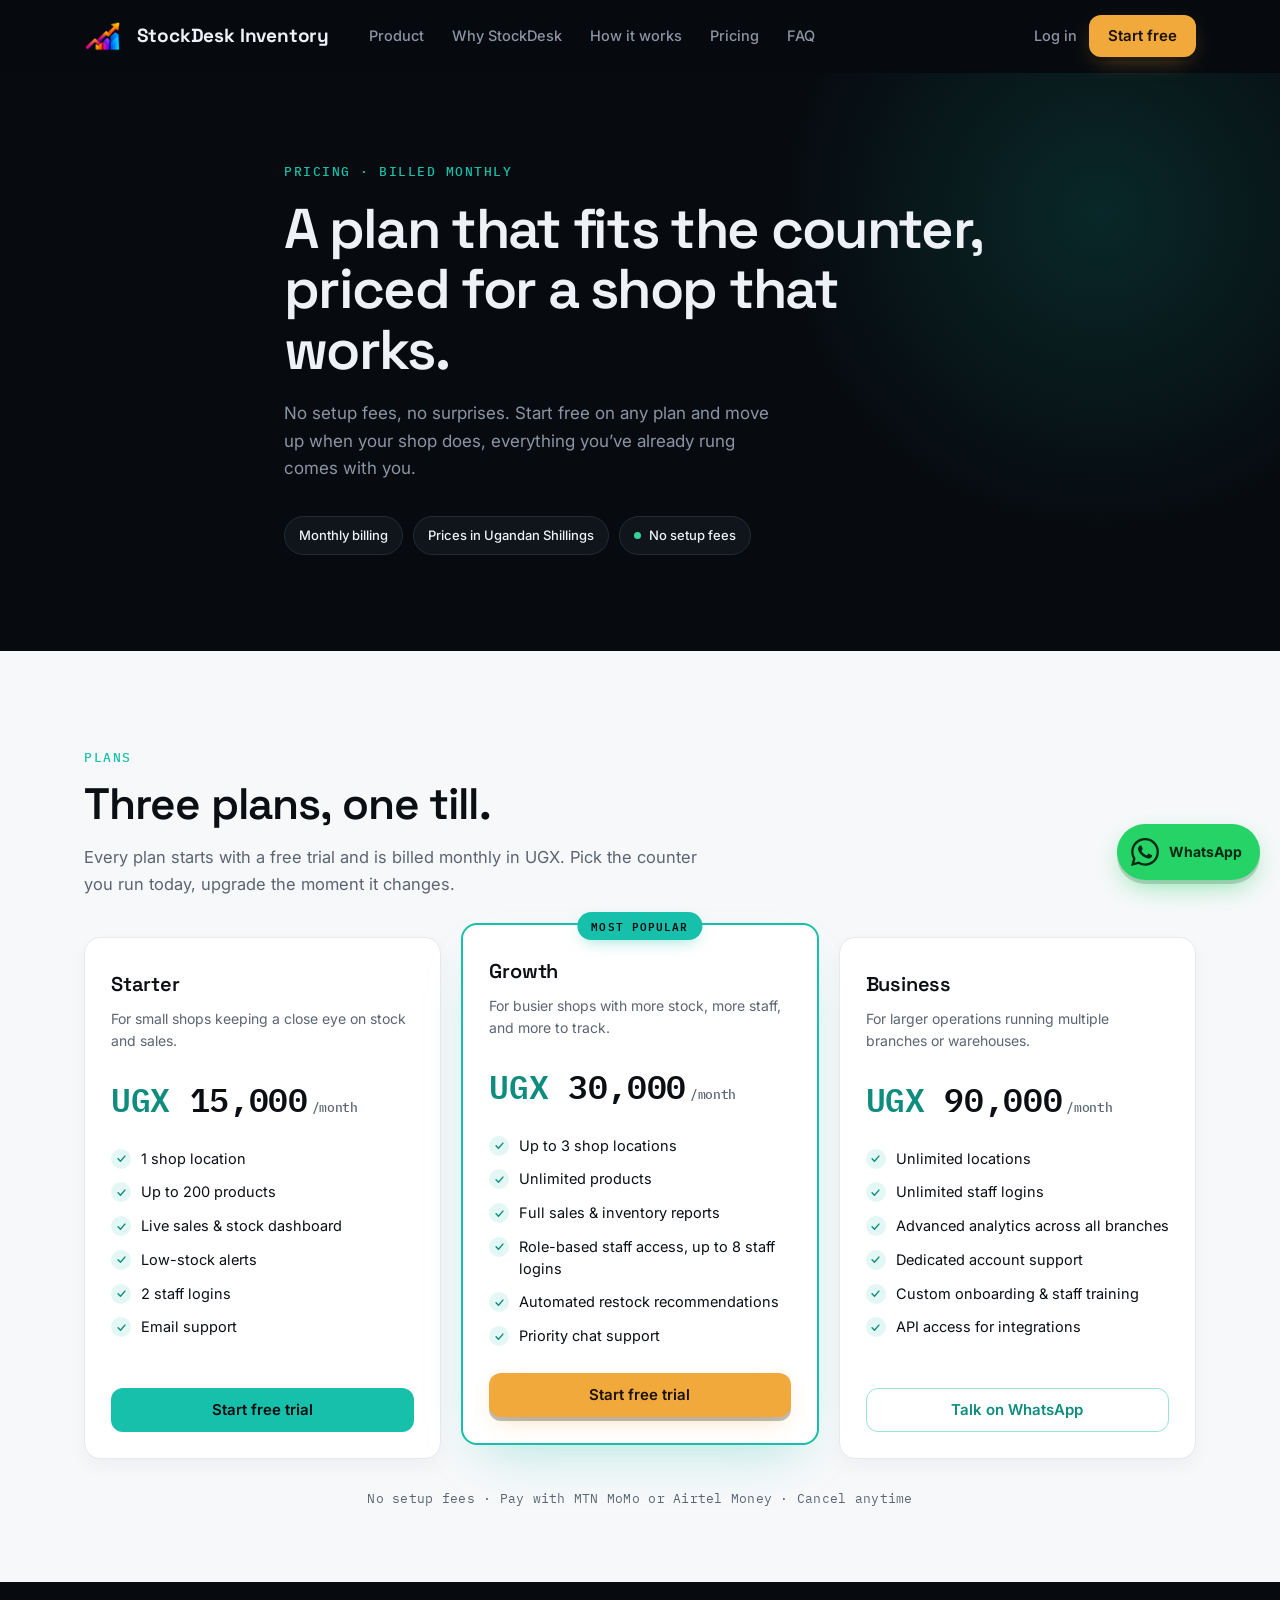
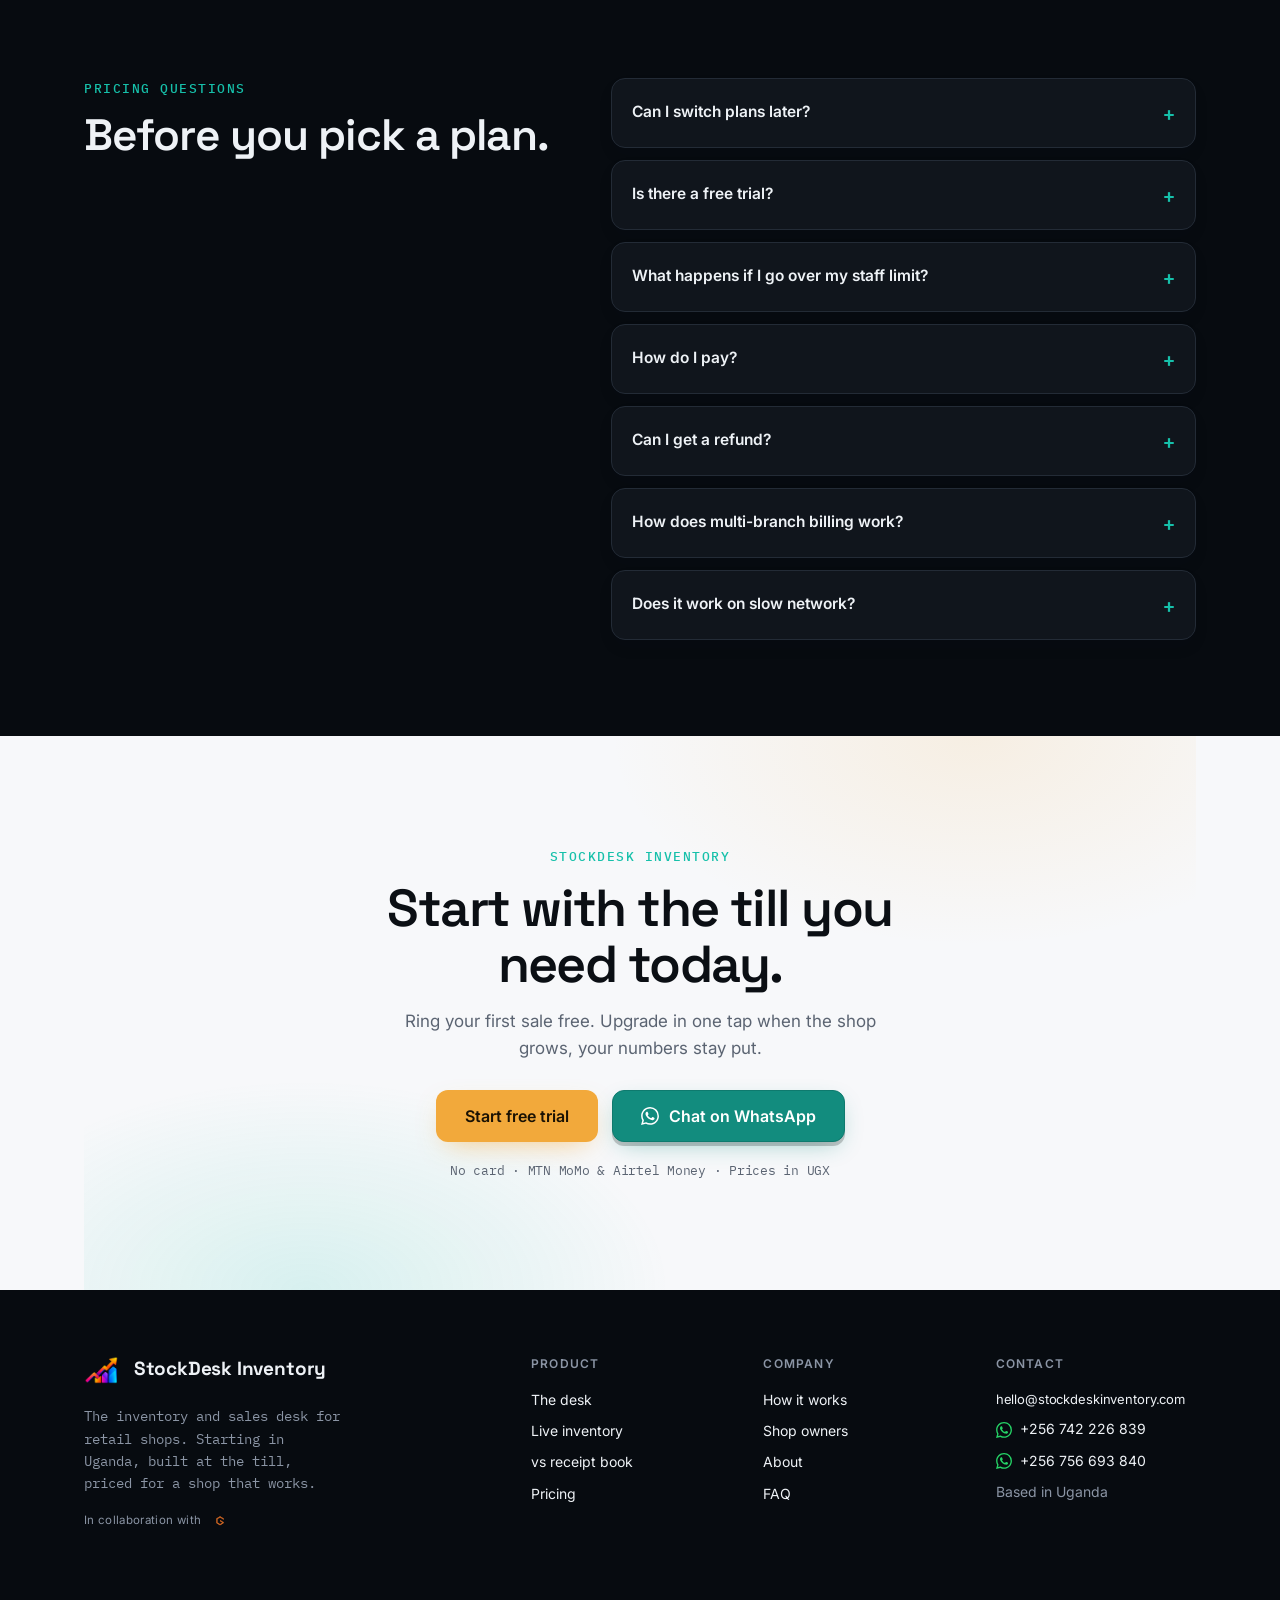
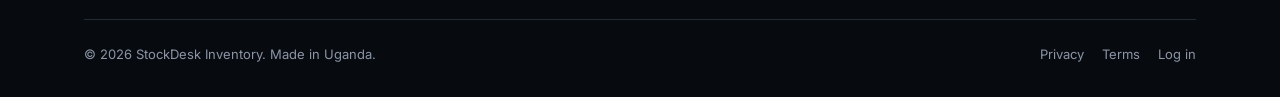
==== pricing.html @ fa705224 "Initial commit: StockDesk Inventory landing page" ====
<!DOCTYPE html>
<html lang="en">
<head>
  <meta charset="UTF-8">
  <meta name="viewport" content="width=device-width, initial-scale=1.0">
  <title>Pricing | StockDesk Inventory, Monthly plans in UGX</title>
  <meta name="description" content="Simple monthly pricing in UGX. Starter, Growth, and Business plans for retail shops. No setup fees, pay with MTN MoMo or Airtel Money, start free. Starting in Uganda.">
  <meta name="theme-color" content="#070B10">
  <link rel="canonical" href="https://stockdeskinventory.com/pricing.html">
  <meta property="og:type" content="website">
  <meta property="og:site_name" content="StockDesk Inventory">
  <meta property="og:url" content="https://stockdeskinventory.com/pricing.html">
  <meta property="og:title" content="Pricing | StockDesk Inventory, Plans in UGX">
  <meta property="og:description" content="Starter, Growth, and Business plans for retail shops. Pay with MTN MoMo or Airtel Money. Starting in Uganda.">
  <meta property="og:image" content="https://stockdeskinventory.com/public/image.png">
  <meta name="twitter:card" content="summary_large_image">
  <meta name="twitter:title" content="Pricing | StockDesk Inventory">
  <meta name="twitter:description" content="Monthly plans in UGX. Pay with MTN MoMo or Airtel Money. Start free.">
  <meta name="twitter:image" content="https://stockdeskinventory.com/public/image.png">
  <link rel="preconnect" href="https://fonts.googleapis.com">
  <link rel="preconnect" href="https://fonts.gstatic.com" crossorigin>
  <link rel="stylesheet" href="https://fonts.googleapis.com/css2?family=Space+Grotesk:wght@500;600;700&family=Inter:wght@400;500;600&family=IBM+Plex+Mono:wght@400;500;600&display=swap">
  <link rel="stylesheet" href="styles.css">
  <link rel="icon" type="image/png" href="public/logo.png">
  <link rel="apple-touch-icon" href="public/logo.png">
</head>
<body>
  <a class="skip-link" href="#main">Skip to content</a>

  <!-- NAV -->
  <header class="nav" id="nav">
    <div class="nav-inner">
      <a class="brand" href="index.html" aria-label="StockDesk Inventory home">
        <img class="brand-logo" src="public/logo.png" alt="" width="43" height="30">
        <span class="brand-name">StockDesk Inventory</span>
      </a>

      <nav class="nav-links" aria-label="Primary">
        <a href="index.html#product">Product</a>
        <a href="index.html#pillars">Why StockDesk</a>
        <a href="index.html#how-it-works">How it works</a>
        <a href="pricing.html" aria-current="page">Pricing</a>
        <a href="#faq">FAQ</a>
      </nav>

      <div class="nav-actions">
        <a class="nav-login" href="https://app.stockdeskinventory.com/login">Log in</a>
        <a class="btn btn-cta nav-cta" href="https://app.stockdeskinventory.com/signup">Start free</a>
        <button class="nav-toggle" id="navToggle" aria-expanded="false" aria-controls="navMenu" aria-label="Menu">
          <span></span><span></span><span></span>
        </button>
      </div>
    </div>

    <nav class="nav-mobile" id="navMenu" aria-label="Mobile">
      <a href="index.html#product">Product</a>
      <a href="index.html#pillars">Why StockDesk</a>
      <a href="index.html#how-it-works">How it works</a>
      <a href="pricing.html" aria-current="page">Pricing</a>
      <a href="#faq">FAQ</a>
      <div class="nav-mobile-actions">
        <a class="btn btn-cta" href="https://app.stockdeskinventory.com/signup">Start free</a>
        <a class="btn btn-ghost" href="https://app.stockdeskinventory.com/login">Log in</a>
      </div>
    </nav>
  </header>

  <main id="main">

    <!-- HERO -->
    <section class="hero price-hero" id="top">
      <div class="hero-glow" aria-hidden="true"></div>
      <div class="container price-hero-inner">
        <p class="eyebrow">Pricing &middot; Billed monthly</p>
        <h1 class="display price-title">A plan that fits the counter, priced for a shop that works.</h1>
        <p class="price-sub">No setup fees, no surprises. Start free on any plan and move up when your shop does, everything you&rsquo;ve already rung comes with you.</p>

        <ul class="status-chips" aria-label="Billing details">
          <li class="chip">Monthly billing</li>
          <li class="chip">Prices in Ugandan Shillings</li>
          <li class="chip">
            <span class="chip-dot chip-dot-live" aria-hidden="true"></span>
            No setup fees
          </li>
        </ul>
      </div>
    </section>

    <!-- PLANS -->
    <section class="pricing" id="pricing">
      <div class="container">
        <div class="section-head pricing-head">
          <p class="eyebrow">Plans</p>
          <h2 class="display section-title">Three plans, one till.</h2>
          <p class="section-sub">Every plan starts with a free trial and is billed monthly in UGX. Pick the counter you run today, upgrade the moment it changes.</p>
        </div>

        <div class="plans">
          <div class="plan-col reveal">
            <article class="plan">
              <div class="plan-head">
                <h3 class="plan-name">Starter</h3>
                <p class="plan-desc">For small shops keeping a close eye on stock and sales.</p>
              </div>
              <p class="plan-price mono"><span class="plan-cur">UGX&nbsp;</span>15,000<span class="plan-per">/month</span></p>
              <ul class="plan-feats">
                <li><span class="plan-check" aria-hidden="true"><svg width="11" height="11" viewBox="0 0 16 16" fill="none"><path d="M3 8.5l3.5 3.5L13 4.5" stroke="currentColor" stroke-width="2" stroke-linecap="round" stroke-linejoin="round"/></svg></span>1 shop location</li>
                <li><span class="plan-check" aria-hidden="true"><svg width="11" height="11" viewBox="0 0 16 16" fill="none"><path d="M3 8.5l3.5 3.5L13 4.5" stroke="currentColor" stroke-width="2" stroke-linecap="round" stroke-linejoin="round"/></svg></span>Up to 200 products</li>
                <li><span class="plan-check" aria-hidden="true"><svg width="11" height="11" viewBox="0 0 16 16" fill="none"><path d="M3 8.5l3.5 3.5L13 4.5" stroke="currentColor" stroke-width="2" stroke-linecap="round" stroke-linejoin="round"/></svg></span>Live sales &amp; stock dashboard</li>
                <li><span class="plan-check" aria-hidden="true"><svg width="11" height="11" viewBox="0 0 16 16" fill="none"><path d="M3 8.5l3.5 3.5L13 4.5" stroke="currentColor" stroke-width="2" stroke-linecap="round" stroke-linejoin="round"/></svg></span>Low-stock alerts</li>
                <li><span class="plan-check" aria-hidden="true"><svg width="11" height="11" viewBox="0 0 16 16" fill="none"><path d="M3 8.5l3.5 3.5L13 4.5" stroke="currentColor" stroke-width="2" stroke-linecap="round" stroke-linejoin="round"/></svg></span>2 staff logins</li>
                <li><span class="plan-check" aria-hidden="true"><svg width="11" height="11" viewBox="0 0 16 16" fill="none"><path d="M3 8.5l3.5 3.5L13 4.5" stroke="currentColor" stroke-width="2" stroke-linecap="round" stroke-linejoin="round"/></svg></span>Email support</li>
              </ul>
              <a class="btn btn-plan" href="https://app.stockdeskinventory.com/signup">Start free trial</a>
            </article>
          </div>

          <div class="plan-col reveal">
            <article class="plan plan-featured">
              <span class="plan-badge">Most popular</span>
              <div class="plan-head">
                <h3 class="plan-name">Growth</h3>
                <p class="plan-desc">For busier shops with more stock, more staff, and more to track.</p>
              </div>
              <p class="plan-price mono"><span class="plan-cur">UGX&nbsp;</span>30,000<span class="plan-per">/month</span></p>
              <ul class="plan-feats">
                <li><span class="plan-check" aria-hidden="true"><svg width="11" height="11" viewBox="0 0 16 16" fill="none"><path d="M3 8.5l3.5 3.5L13 4.5" stroke="currentColor" stroke-width="2" stroke-linecap="round" stroke-linejoin="round"/></svg></span>Up to 3 shop locations</li>
                <li><span class="plan-check" aria-hidden="true"><svg width="11" height="11" viewBox="0 0 16 16" fill="none"><path d="M3 8.5l3.5 3.5L13 4.5" stroke="currentColor" stroke-width="2" stroke-linecap="round" stroke-linejoin="round"/></svg></span>Unlimited products</li>
                <li><span class="plan-check" aria-hidden="true"><svg width="11" height="11" viewBox="0 0 16 16" fill="none"><path d="M3 8.5l3.5 3.5L13 4.5" stroke="currentColor" stroke-width="2" stroke-linecap="round" stroke-linejoin="round"/></svg></span>Full sales &amp; inventory reports</li>
                <li><span class="plan-check" aria-hidden="true"><svg width="11" height="11" viewBox="0 0 16 16" fill="none"><path d="M3 8.5l3.5 3.5L13 4.5" stroke="currentColor" stroke-width="2" stroke-linecap="round" stroke-linejoin="round"/></svg></span>Role-based staff access, up to 8 staff logins</li>
                <li><span class="plan-check" aria-hidden="true"><svg width="11" height="11" viewBox="0 0 16 16" fill="none"><path d="M3 8.5l3.5 3.5L13 4.5" stroke="currentColor" stroke-width="2" stroke-linecap="round" stroke-linejoin="round"/></svg></span>Automated restock recommendations</li>
                <li><span class="plan-check" aria-hidden="true"><svg width="11" height="11" viewBox="0 0 16 16" fill="none"><path d="M3 8.5l3.5 3.5L13 4.5" stroke="currentColor" stroke-width="2" stroke-linecap="round" stroke-linejoin="round"/></svg></span>Priority chat support</li>
              </ul>
              <a class="btn btn-cta" href="https://app.stockdeskinventory.com/signup">Start free trial</a>
            </article>
          </div>

          <div class="plan-col reveal">
            <article class="plan">
              <div class="plan-head">
                <h3 class="plan-name">Business</h3>
                <p class="plan-desc">For larger operations running multiple branches or warehouses.</p>
              </div>
              <p class="plan-price mono"><span class="plan-cur">UGX&nbsp;</span>90,000<span class="plan-per">/month</span></p>
              <ul class="plan-feats">
                <li><span class="plan-check" aria-hidden="true"><svg width="11" height="11" viewBox="0 0 16 16" fill="none"><path d="M3 8.5l3.5 3.5L13 4.5" stroke="currentColor" stroke-width="2" stroke-linecap="round" stroke-linejoin="round"/></svg></span>Unlimited locations</li>
                <li><span class="plan-check" aria-hidden="true"><svg width="11" height="11" viewBox="0 0 16 16" fill="none"><path d="M3 8.5l3.5 3.5L13 4.5" stroke="currentColor" stroke-width="2" stroke-linecap="round" stroke-linejoin="round"/></svg></span>Unlimited staff logins</li>
                <li><span class="plan-check" aria-hidden="true"><svg width="11" height="11" viewBox="0 0 16 16" fill="none"><path d="M3 8.5l3.5 3.5L13 4.5" stroke="currentColor" stroke-width="2" stroke-linecap="round" stroke-linejoin="round"/></svg></span>Advanced analytics across all branches</li>
                <li><span class="plan-check" aria-hidden="true"><svg width="11" height="11" viewBox="0 0 16 16" fill="none"><path d="M3 8.5l3.5 3.5L13 4.5" stroke="currentColor" stroke-width="2" stroke-linecap="round" stroke-linejoin="round"/></svg></span>Dedicated account support</li>
                <li><span class="plan-check" aria-hidden="true"><svg width="11" height="11" viewBox="0 0 16 16" fill="none"><path d="M3 8.5l3.5 3.5L13 4.5" stroke="currentColor" stroke-width="2" stroke-linecap="round" stroke-linejoin="round"/></svg></span>Custom onboarding &amp; staff training</li>
                <li><span class="plan-check" aria-hidden="true"><svg width="11" height="11" viewBox="0 0 16 16" fill="none"><path d="M3 8.5l3.5 3.5L13 4.5" stroke="currentColor" stroke-width="2" stroke-linecap="round" stroke-linejoin="round"/></svg></span>API access for integrations</li>
              </ul>
              <a class="btn btn-plan-ghost" href="https://wa.me/256742226839?text=Hi%20StockDesk%20%E2%80%94%20I%27m%20interested%20in%20the%20Business%20plan." target="_blank" rel="noopener noreferrer">Talk on WhatsApp</a>
            </article>
          </div>
        </div>

        <p class="plans-note mono">No setup fees &middot; Pay with MTN MoMo or Airtel Money &middot; Cancel anytime</p>
      </div>
    </section>

    <!-- FAQ -->
    <section class="faq" id="faq">
      <div class="container faq-inner">
        <div class="section-head faq-head">
          <p class="eyebrow">Pricing questions</p>
          <h2 class="display section-title">Before you pick a plan.</h2>
        </div>

        <div class="faq-list">
          <details class="faq-item reveal">
            <summary>Can I switch plans later?</summary>
            <div class="faq-body"><p>Yes. Move between Starter, Growth, and Business as your shop changes. Your products, live stock, and sales history come with you, nothing gets re-entered.</p></div>
          </details>

          <details class="faq-item reveal">
            <summary>Is there a free trial?</summary>
            <div class="faq-body"><p>Yes. Every plan starts with a free trial, ring real sales on a free shop, no card and no expiry date to remember. Upgrade to Growth or Business when you want more locations, more staff logins, and full reports.</p></div>
          </details>

          <details class="faq-item reveal">
            <summary>What happens if I go over my staff limit?</summary>
            <div class="faq-body"><p>Each plan includes a set number of staff logins, 2 on Starter, up to 8 on Growth, unlimited on Business. When your team needs more people on the till, move up a plan and the extra logins are included.</p></div>
          </details>

          <details class="faq-item reveal">
            <summary>How do I pay?</summary>
            <div class="faq-body"><p>Pay monthly in UGX with <strong>MTN Mobile Money</strong> or <strong>Airtel Money</strong>. No international card required. Chat on WhatsApp if you need help completing a payment.</p></div>
          </details>

          <details class="faq-item reveal">
            <summary>Can I get a refund?</summary>
            <div class="faq-body"><p>Plans are billed monthly. If you cancel, you keep access through the period you already paid for. For billing issues, message us on WhatsApp and we will sort it the same day where we can.</p></div>
          </details>

          <details class="faq-item reveal">
            <summary>How does multi-branch billing work?</summary>
            <div class="faq-body"><p>Starter covers 1 location. Growth covers up to 3. Business is unlimited branches under one account. You pay one monthly fee for the plan, not a separate bill per till.</p></div>
          </details>

          <details class="faq-item reveal">
            <summary>Does it work on slow network?</summary>
            <div class="faq-body"><p>Yes. Ring sales when data is weak; when the connection returns, stock and sales sync. Built for real counters, not only fibre offices.</p></div>
          </details>
        </div>
      </div>
    </section>

    <!-- FINAL CTA -->
    <section class="cta" id="start-free">
      <div class="container">
        <div class="cta-band">
          <p class="eyebrow cta-eyebrow">StockDesk Inventory</p>
          <h2 class="display cta-title">Start with the till you need today.</h2>
          <p class="cta-sub">Ring your first sale free. Upgrade in one tap when the shop grows, your numbers stay put.</p>
          <div class="cta-actions">
            <a class="btn btn-cta btn-lg cta-btn" href="https://app.stockdeskinventory.com/signup">Start free trial</a>
            <a class="btn btn-wa btn-lg" href="https://wa.me/256742226839?text=Hi%20StockDesk%20%E2%80%94%20I%27d%20like%20help%20picking%20a%20plan." target="_blank" rel="noopener noreferrer">
              <svg class="wa-icon" width="18" height="18" viewBox="0 0 24 24" fill="currentColor" aria-hidden="true"><path d="M17.472 14.382c-.297-.149-1.758-.867-2.03-.967-.273-.099-.471-.148-.67.15-.197.297-.767.966-.94 1.164-.173.199-.347.223-.644.075-.297-.15-1.255-.463-2.39-1.475-.883-.788-1.48-1.761-1.653-2.059-.173-.297-.018-.458.13-.606.134-.133.298-.347.446-.52.149-.174.198-.298.298-.497.099-.198.05-.371-.025-.52-.075-.149-.669-1.612-.916-2.207-.242-.579-.487-.5-.669-.51-.173-.008-.371-.01-.57-.01-.198 0-.52.074-.792.372-.272.297-1.04 1.016-1.04 2.479 0 1.462 1.065 2.875 1.213 3.074.149.198 2.096 3.2 5.077 4.487.709.306 1.262.489 1.694.625.712.227 1.36.195 1.871.118.571-.085 1.758-.719 2.006-1.413.248-.694.248-1.289.173-1.413-.074-.124-.272-.198-.57-.347m-5.421 7.403h-.004a9.87 9.87 0 01-5.031-1.378l-.361-.214-3.741.982.998-3.648-.235-.374a9.86 9.86 0 01-1.51-5.26c.001-5.45 4.436-9.884 9.888-9.884 2.64 0 5.122 1.03 6.988 2.898a9.825 9.825 0 012.893 6.994c-.003 5.45-4.435 9.884-9.885 9.884m8.413-18.297A11.815 11.815 0 0012.05 0C5.495 0 .16 5.335.157 11.892c0 2.096.547 4.142 1.588 5.945L.057 24l6.305-1.654a11.882 11.882 0 005.683 1.448h.005c6.554 0 11.89-5.335 11.893-11.893a11.821 11.821 0 00-3.48-8.413z"/></svg>
              Chat on WhatsApp
            </a>
          </div>
          <p class="cta-note mono">No card &middot; MTN MoMo &amp; Airtel Money &middot; Prices in UGX</p>
        </div>
      </div>
    </section>

  </main>

  <a class="wa-float" href="https://wa.me/256742226839?text=Hi%20StockDesk%20%E2%80%94%20I%27d%20like%20help%20getting%20started." target="_blank" rel="noopener noreferrer" aria-label="Chat on WhatsApp">
    <svg width="28" height="28" viewBox="0 0 24 24" fill="currentColor" aria-hidden="true"><path d="M17.472 14.382c-.297-.149-1.758-.867-2.03-.967-.273-.099-.471-.148-.67.15-.197.297-.767.966-.94 1.164-.173.199-.347.223-.644.075-.297-.15-1.255-.463-2.39-1.475-.883-.788-1.48-1.761-1.653-2.059-.173-.297-.018-.458.13-.606.134-.133.298-.347.446-.52.149-.174.198-.298.298-.497.099-.198.05-.371-.025-.52-.075-.149-.669-1.612-.916-2.207-.242-.579-.487-.5-.669-.51-.173-.008-.371-.01-.57-.01-.198 0-.52.074-.792.372-.272.297-1.04 1.016-1.04 2.479 0 1.462 1.065 2.875 1.213 3.074.149.198 2.096 3.2 5.077 4.487.709.306 1.262.489 1.694.625.712.227 1.36.195 1.871.118.571-.085 1.758-.719 2.006-1.413.248-.694.248-1.289.173-1.413-.074-.124-.272-.198-.57-.347m-5.421 7.403h-.004a9.87 9.87 0 01-5.031-1.378l-.361-.214-3.741.982.998-3.648-.235-.374a9.86 9.86 0 01-1.51-5.26c.001-5.45 4.436-9.884 9.888-9.884 2.64 0 5.122 1.03 6.988 2.898a9.825 9.825 0 012.893 6.994c-.003 5.45-4.435 9.884-9.885 9.884m8.413-18.297A11.815 11.815 0 0012.05 0C5.495 0 .16 5.335.157 11.892c0 2.096.547 4.142 1.588 5.945L.057 24l6.305-1.654a11.882 11.882 0 005.683 1.448h.005c6.554 0 11.89-5.335 11.893-11.893a11.821 11.821 0 00-3.48-8.413z"/></svg>
    <span class="wa-float-label">WhatsApp</span>
  </a>

  <!-- FOOTER -->
  <footer class="footer">
    <div class="container footer-inner">
      <div class="footer-brand">
        <a class="brand" href="index.html" aria-label="StockDesk Inventory home">
          <img class="brand-logo" src="public/logo.png" alt="" width="40" height="28">
          <span class="brand-name">StockDesk Inventory</span>
        </a>
        <p class="footer-tag">The inventory and sales desk for retail shops. Starting in Uganda, built at the till, priced for a shop that works.</p>
        <a class="footer-partner" href="https://grittrix.com" target="_blank" rel="noopener noreferrer">
          <span>In collaboration with</span>
          <img src="public/grittrix-logo.png" alt="Grittrix Technologies" width="40" height="40" loading="lazy" decoding="async">
        </a>
      </div>

      <div class="footer-cols">
        <nav class="footer-col" aria-label="Product">
          <h4>Product</h4>
          <a href="index.html#product">The desk</a>
          <a href="index.html#pillars">Live inventory</a>
          <a href="index.html#compare">vs receipt book</a>
          <a href="pricing.html">Pricing</a>
        </nav>
        <nav class="footer-col" aria-label="Company">
          <h4>Company</h4>
          <a href="index.html#how-it-works">How it works</a>
          <a href="index.html#voices">Shop owners</a>
          <a href="index.html#about">About</a>
          <a href="#faq">FAQ</a>
        </nav>
        <div class="footer-col">
          <h4>Contact</h4>
          <a href="mailto:hello@stockdeskinventory.com">hello@stockdeskinventory.com</a>
          <a class="footer-wa" href="https://wa.me/256742226839" target="_blank" rel="noopener noreferrer">
            <svg class="wa-icon" width="16" height="16" viewBox="0 0 24 24" fill="currentColor" aria-hidden="true"><path d="M17.472 14.382c-.297-.149-1.758-.867-2.03-.967-.273-.099-.471-.148-.67.15-.197.297-.767.966-.94 1.164-.173.199-.347.223-.644.075-.297-.15-1.255-.463-2.39-1.475-.883-.788-1.48-1.761-1.653-2.059-.173-.297-.018-.458.13-.606.134-.133.298-.347.446-.52.149-.174.198-.298.298-.497.099-.198.05-.371-.025-.52-.075-.149-.669-1.612-.916-2.207-.242-.579-.487-.5-.669-.51-.173-.008-.371-.01-.57-.01-.198 0-.52.074-.792.372-.272.297-1.04 1.016-1.04 2.479 0 1.462 1.065 2.875 1.213 3.074.149.198 2.096 3.2 5.077 4.487.709.306 1.262.489 1.694.625.712.227 1.36.195 1.871.118.571-.085 1.758-.719 2.006-1.413.248-.694.248-1.289.173-1.413-.074-.124-.272-.198-.57-.347m-5.421 7.403h-.004a9.87 9.87 0 01-5.031-1.378l-.361-.214-3.741.982.998-3.648-.235-.374a9.86 9.86 0 01-1.51-5.26c.001-5.45 4.436-9.884 9.888-9.884 2.64 0 5.122 1.03 6.988 2.898a9.825 9.825 0 012.893 6.994c-.003 5.45-4.435 9.884-9.885 9.884m8.413-18.297A11.815 11.815 0 0012.05 0C5.495 0 .16 5.335.157 11.892c0 2.096.547 4.142 1.588 5.945L.057 24l6.305-1.654a11.882 11.882 0 005.683 1.448h.005c6.554 0 11.89-5.335 11.893-11.893a11.821 11.821 0 00-3.48-8.413z"/></svg>
            +256 742 226 839
          </a>
          <a class="footer-wa" href="https://wa.me/256756693840" target="_blank" rel="noopener noreferrer">
            <svg class="wa-icon" width="16" height="16" viewBox="0 0 24 24" fill="currentColor" aria-hidden="true"><path d="M17.472 14.382c-.297-.149-1.758-.867-2.03-.967-.273-.099-.471-.148-.67.15-.197.297-.767.966-.94 1.164-.173.199-.347.223-.644.075-.297-.15-1.255-.463-2.39-1.475-.883-.788-1.48-1.761-1.653-2.059-.173-.297-.018-.458.13-.606.134-.133.298-.347.446-.52.149-.174.198-.298.298-.497.099-.198.05-.371-.025-.52-.075-.149-.669-1.612-.916-2.207-.242-.579-.487-.5-.669-.51-.173-.008-.371-.01-.57-.01-.198 0-.52.074-.792.372-.272.297-1.04 1.016-1.04 2.479 0 1.462 1.065 2.875 1.213 3.074.149.198 2.096 3.2 5.077 4.487.709.306 1.262.489 1.694.625.712.227 1.36.195 1.871.118.571-.085 1.758-.719 2.006-1.413.248-.694.248-1.289.173-1.413-.074-.124-.272-.198-.57-.347m-5.421 7.403h-.004a9.87 9.87 0 01-5.031-1.378l-.361-.214-3.741.982.998-3.648-.235-.374a9.86 9.86 0 01-1.51-5.26c.001-5.45 4.436-9.884 9.888-9.884 2.64 0 5.122 1.03 6.988 2.898a9.825 9.825 0 012.893 6.994c-.003 5.45-4.435 9.884-9.885 9.884m8.413-18.297A11.815 11.815 0 0012.05 0C5.495 0 .16 5.335.157 11.892c0 2.096.547 4.142 1.588 5.945L.057 24l6.305-1.654a11.882 11.882 0 005.683 1.448h.005c6.554 0 11.89-5.335 11.893-11.893a11.821 11.821 0 00-3.48-8.413z"/></svg>
            +256 756 693 840
          </a>
          <span class="footer-addr">Based in Uganda</span>
        </div>
      </div>

      <div class="footer-bottom">
        <span>&copy; <span id="year">2026</span> StockDesk Inventory. Made in Uganda.</span>
        <div class="footer-bottom-links">
          <a href="privacy.html">Privacy</a>
          <a href="terms.html">Terms</a>
          <a class="footer-login" href="https://app.stockdeskinventory.com/login">Log in</a>
        </div>
      </div>
    </div>
  </footer>

  <script src="app.js" defer></script>
</body>
</html>
---- styles.css ----
/* ============================================================
   STOCKDESK — design tokens (grounded in the real product UI)
   ============================================================ */
:root {
  --bg:            #070B10;
  --surface:       #10151C;
  --surface-2:     #161C25;
  --border:        #232B36;
  --text:          #EEF2F6;
  --text-dim:      #8B95A5;

  --teal:          #16C0AA;
  --teal-dim:      #0E8C7D;
  --amber:         #F2A93B;
  --green:         #34D399;
  --red:           #F0575F;
  --blue:          #4C8DFF;

  --light-bg:      #F7F8FA;
  --light-surface: #FFFFFF;
  --light-border:  #E6E9EE;
  --light-text:    #0B0F14;
  --light-text-dim:#5B6472;

  --font-display:  "Space Grotesk", "Segoe UI", sans-serif;
  --font-body:     "Inter", "Segoe UI", sans-serif;
  --font-mono:     "IBM Plex Mono", "SFMono-Regular", ui-monospace, monospace;

  --text-900:      #111827;
  --text-800:      #1F2937;
  --text-700:      #374151;
  --text-500:      #6B7280;
  --text-400:      #9CA3AF;
  --surface-soft:   #EEF4F3;
  --surface-card:   #FFFFFF;
  --line-soft:      #E6EBEF;
  --shadow-soft:    0 8px 18px rgba(17, 24, 39, 0.04);

  --r-sm: 12px;
  --r-md: 14px;
  --r-lg: 16px;

  --container: 1160px;
  --t-fast: 150ms;
  --t-mid: 350ms;
  --t-slow: 600ms;
  --ease: cubic-bezier(.22,.8,.3,1);
}

/* ============================================================
   RESET / BASE
   ============================================================ */
*, *::before, *::after { box-sizing: border-box; }

html {
  scroll-behavior: smooth;
  scroll-padding-top: 84px;
}

body {
  margin: 0;
  background: var(--bg);
  color: var(--text);
  font-family: var(--font-body);
  font-size: 16px;
  line-height: 1.6;
  -webkit-font-smoothing: antialiased;
  text-rendering: optimizeLegibility;
}

img, svg { display: block; max-width: 100%; }
h1, h2, h3, h4, p, ul, ol, dl, figure, blockquote { margin: 0; }
ul, ol { padding: 0; list-style: none; }
a { color: inherit; text-decoration: none; }
button { font: inherit; cursor: pointer; }

::selection { background: var(--teal); color: var(--bg); }

.mono {
  font-family: var(--font-mono);
  font-variant-numeric: tabular-nums;
  letter-spacing: -0.02em;
}

.display {
  font-family: var(--font-display);
  font-weight: 600;
  letter-spacing: -0.03em;
  line-height: 1.08;
}

.section-title,
.card-title,
.plan-name,
.step-card h3,
.feat-card h3,
.quote-name {
  font-family: var(--font-display);
  letter-spacing: -0.02em;
}

.metric-label,
.label,
.kpi-label,
.plan-check,
.footer-col h4,
.desk-kpi-label,
.desk-card-sub {
  font-family: var(--font-body);
  letter-spacing: 0.08em;
  text-transform: uppercase;
  font-weight: 700;
}

.kpi-value,
.stat-value,
.plan-price,
.total,
.desk-kpi-value,
.desk-sale-amt,
.quote-company,
.footer-tag,
.mini-proof-value {
  font-family: var(--font-mono);
  font-variant-numeric: tabular-nums;
}

.dashboard-shell,
.dashboard-panel,
.stat-card,
.plan,
.feat-card,
.step-card,
.quote,
.faq-item {
  box-shadow: var(--shadow-soft);
}

.container {
  width: 100%;
  max-width: var(--container);
  margin-inline: auto;
  padding-inline: 24px;
}

/* ============================================================
   BUTTONS & LINKS
   ============================================================ */
.btn {
  display: inline-flex;
  align-items: center;
  justify-content: center;
  min-height: 44px;
  padding: 0 20px;
  border-radius: var(--r-sm);
  font-weight: 600;
  font-size: 15px;
  border: 1px solid transparent;
  transition: transform var(--t-fast) var(--ease),
              background-color var(--t-fast) var(--ease),
              border-color var(--t-fast) var(--ease),
              box-shadow var(--t-fast) var(--ease);
}

.btn:hover { transform: translateY(-2px); }
.btn:active { transform: translateY(0); }

.btn:focus-visible,
a:focus-visible,
summary:focus-visible,
button:focus-visible {
  outline: 2px solid var(--teal);
  outline-offset: 3px;
  border-radius: 4px;
}

/* amber = primary action, nothing else */
.btn-cta {
  background: var(--amber);
  color: #1A1204;
  box-shadow: 0 4px 0 rgba(0,0,0,.25), 0 8px 24px -8px rgba(242,169,59,.45);
}
.btn-cta:hover { background: #FFBE5C; }

.btn-ghost {
  background: transparent;
  color: var(--text);
  border-color: var(--border);
}
.btn-ghost:hover { border-color: var(--teal); color: var(--teal); }

.btn-wa {
  gap: 10px;
  background: #128C7E;
  color: #fff;
  border-color: #0e7a6e;
  box-shadow: 0 4px 0 rgba(0,0,0,.2), 0 8px 24px -8px rgba(18,140,126,.45);
}
.btn-wa:hover { background: #25D366; color: #07210f; border-color: #25D366; }
.btn-wa .wa-icon { flex-shrink: 0; }

.btn-lg { min-height: 52px; padding: 0 28px; font-size: 16px; }

.cta-actions {
  display: flex;
  flex-wrap: wrap;
  gap: 14px;
  justify-content: center;
  margin-top: 28px;
}
.cta-actions .cta-btn { margin-top: 0; }

/* ============================================================
   SKIP LINK + NAV
   ============================================================ */
.skip-link {
  position: fixed;
  top: -100px;
  left: 16px;
  z-index: 100;
  background: var(--teal);
  color: var(--bg);
  font-weight: 600;
  padding: 10px 16px;
  border-radius: 0 0 var(--r-sm) var(--r-sm);
  transition: top var(--t-fast) var(--ease);
}
.skip-link:focus { top: 0; }

.nav {
  position: sticky;
  top: 0;
  z-index: 50;
  background: rgba(7,11,16,.6);
  backdrop-filter: blur(14px);
  -webkit-backdrop-filter: blur(14px);
  border-bottom: 1px solid transparent;
  transition: border-color var(--t-mid) var(--ease);
}
.nav.is-scrolled { border-bottom-color: var(--border); }

.nav-inner {
  max-width: var(--container);
  margin-inline: auto;
  padding-inline: 24px;
  height: 72px;
  display: flex;
  align-items: center;
  gap: 32px;
}

.brand { display: inline-flex; align-items: center; gap: 10px; flex-shrink: 0; }
.brand-name { font-family: var(--font-display); font-weight: 700; font-size: 19px; letter-spacing: -.01em; white-space: nowrap; }
.brand-logo { height: 30px; width: auto; flex-shrink: 0; }
.footer .brand-logo { height: 28px; }

.nav-links {
  display: flex;
  gap: 28px;
  margin-left: 8px;
}
.nav-links a {
  font-size: 14.5px;
  font-weight: 500;
  color: var(--text-dim);
  transition: color var(--t-fast) var(--ease);
}
.nav-links a:hover { color: var(--teal); }

.nav-actions {
  margin-left: auto;
  display: flex;
  align-items: center;
  gap: 12px;
}
.nav-login {
  font-size: 14.5px;
  font-weight: 500;
  color: var(--text-dim);
  transition: color var(--t-fast) var(--ease);
}
.nav-login:hover { color: var(--text); }
.nav-cta { min-height: 42px; padding: 0 18px; }

.nav-toggle {
  display: none;
  flex-direction: column;
  justify-content: center;
  gap: 5px;
  width: 44px;
  height: 44px;
  background: transparent;
  border: 1px solid var(--border);
  border-radius: var(--r-sm);
}
.nav-toggle span {
  width: 20px;
  height: 2px;
  background: var(--text);
  margin-inline: auto;
  border-radius: 2px;
  transition: transform var(--t-fast) var(--ease), opacity var(--t-fast) var(--ease);
}
.nav-toggle[aria-expanded="true"] span:nth-child(1) { transform: translateY(7px) rotate(45deg); }
.nav-toggle[aria-expanded="true"] span:nth-child(2) { opacity: 0; }
.nav-toggle[aria-expanded="true"] span:nth-child(3) { transform: translateY(-7px) rotate(-45deg); }

.nav-mobile {
  display: none;
  flex-direction: column;
  gap: 4px;
  padding: 12px 24px 24px;
  border-top: 1px solid var(--border);
  background: rgba(7,11,16,.97);
}
.nav-mobile a { padding: 13px 4px; font-weight: 500; color: var(--text); border-bottom: 1px solid var(--border); }
.nav-mobile-actions { display: flex; flex-direction: column; gap: 12px; padding-top: 14px; }
.nav-mobile-actions .btn { width: 100%; }
.nav-mobile.is-open { display: flex; }

/* ============================================================
   HERO
   ============================================================ */
.hero {
  position: relative;
  overflow: hidden;
  padding: 72px 0 96px;
}
.hero-glow {
  position: absolute;
  top: -220px;
  right: -180px;
  width: 720px;
  height: 720px;
  border-radius: 50%;
  background: radial-gradient(circle, rgba(22,192,170,.16), transparent 62%);
  pointer-events: none;
}
.hero-inner {
  position: relative;
  display: grid;
  grid-template-columns: 1fr 1.15fr;
  gap: 56px;
  align-items: center;
}

.hero-copy { min-width: 0; }

.eyebrow {
  font-family: var(--font-mono);
  font-size: 12.5px;
  letter-spacing: .12em;
  text-transform: uppercase;
  color: var(--teal);
  font-weight: 500;
}

.hero-title {
  margin-top: 18px;
  font-size: clamp(38px, 5vw, 58px);
}
.hero-sub {
  margin-top: 20px;
  max-width: 44ch;
  color: var(--text-dim);
  font-size: 17px;
}

.hero-trust-note {
  margin-top: 20px;
  font-size: 11px;
  letter-spacing: 0.12em;
  text-transform: uppercase;
  color: var(--text-dim);
}

.hero-ctas {
  margin-top: 30px;
  display: flex;
  gap: 14px;
  flex-wrap: wrap;
}

/* status chips */
.status-chips {
  margin-top: 34px;
  display: flex;
  flex-wrap: wrap;
  gap: 10px;
}
.chip {
  display: inline-flex;
  align-items: center;
  gap: 8px;
  padding: 8px 14px;
  border: 1px solid var(--border);
  border-radius: 999px;
  background: var(--surface);
  font-size: 13px;
  font-weight: 500;
  color: var(--text);
}
.chip-live-label {
  color: var(--teal);
  font-family: var(--font-mono);
  font-size: 11px;
  letter-spacing: .08em;
  text-transform: uppercase;
}
.chip-dot {
  width: 7px;
  height: 7px;
  border-radius: 50%;
  flex-shrink: 0;
}
.chip-dot-live {
  background: var(--green);
  animation: pulse 2.4s var(--ease) infinite;
}

.hero-proof {
  margin-top: 28px;
  display: grid;
  grid-template-columns: repeat(3, minmax(110px, 1fr));
  gap: 12px;
  max-width: 520px;
}
.proof-pill {
  display: flex;
  flex-direction: column;
  gap: 6px;
  padding: 14px 16px;
  border-radius: 16px;
  background: rgba(16, 21, 28, 0.85);
  border: 1px solid rgba(35, 43, 54, 0.9);
  box-shadow: inset 0 1px 0 rgba(255,255,255,0.02);
}
.proof-pill--primary {
  border-color: rgba(242, 169, 59, 0.45);
  background: rgba(242, 169, 59, 0.08);
}
.proof-number {
  font-size: 1.05rem;
  font-weight: 600;
  color: var(--text);
  letter-spacing: -0.02em;
}
.proof-label {
  font-size: 11px;
  letter-spacing: 0.08em;
  text-transform: uppercase;
  color: var(--text-dim);
}

.brand-strip {
  margin-top: 26px;
  max-width: 580px;
  padding: 14px 16px 16px;
  border: 1px solid rgba(35, 43, 54, 0.9);
  border-radius: 18px;
  background: rgba(16, 21, 28, 0.7);
}

.brand-strip-label {
  display: block;
  margin-bottom: 12px;
  font-size: 11px;
  letter-spacing: 0.12em;
  text-transform: uppercase;
  color: var(--text-dim);
}

.brand-strip-row {
  display: flex;
  flex-wrap: wrap;
  gap: 10px;
}

.brand-strip-row span {
  display: inline-flex;
  align-items: center;
  justify-content: center;
  min-height: 34px;
  padding: 0 12px;
  border-radius: 999px;
  background: rgba(255,255,255,0.02);
  border: 1px solid rgba(35, 43, 54, 0.9);
  color: var(--text-dim);
  font-size: 12px;
  font-weight: 600;
  letter-spacing: 0.02em;
}

/* ============================================================
   LIVE DASHBOARD
   ============================================================ */
.desk {
  margin: 0;
  border: 1px solid var(--border);
  border-radius: var(--r-lg);
  background: var(--surface);
  box-shadow: 0 40px 80px -30px rgba(0,0,0,.7), 0 0 0 1px rgba(22,192,170,.05);
  overflow: hidden;
  animation: deskIn var(--t-slow) var(--ease) both;
}

.desk-bar {
  display: flex;
  align-items: center;
  justify-content: space-between;
  gap: 12px;
  padding: 14px 18px;
  background: var(--surface-2);
  border-bottom: 1px solid var(--border);
}
.desk-bar-brand {
  display: flex;
  align-items: center;
  gap: 10px;
  font-size: 13px;
  font-weight: 600;
  min-width: 0;
}
.desk-shop { color: var(--text-dim); font-weight: 400; font-size: 13px; overflow: hidden; text-overflow: ellipsis; white-space: nowrap; }
.desk-bar-right { display: flex; align-items: center; gap: 14px; flex-shrink: 0; }
.desk-role {
  display: inline-flex;
  align-items: center;
  gap: 6px;
  color: var(--teal);
  font-size: 12px;
  font-weight: 500;
  background: rgba(22,192,170,.1);
  border: 1px solid rgba(22,192,170,.25);
  padding: 4px 10px;
  border-radius: 999px;
}
.desk-sync { color: var(--text-dim); font-size: 12px; }

.desk-nav {
  display: flex;
  gap: 4px;
  padding: 10px 18px 0;
  border-bottom: 1px solid var(--border);
}
.desk-nav-item {
  font-size: 13px;
  font-weight: 500;
  color: var(--text-dim);
  padding: 8px 14px;
  border-bottom: 2px solid transparent;
}
.desk-nav-item.is-active {
  color: var(--text);
  border-bottom-color: var(--teal);
}

.desk-body { padding: 18px; }

.desk-kpis {
  display: grid;
  grid-template-columns: repeat(2, 1fr);
  gap: 12px;
}
.desk-kpi {
  background: var(--surface-2);
  border: 1px solid var(--border);
  border-radius: var(--r-sm);
  padding: 12px 14px;
  border-top: 2px solid var(--teal);
  min-width: 0;
}
.desk-kpi:nth-child(2) { border-top-color: var(--blue); }
.desk-kpi:nth-child(3) { border-top-color: var(--green); }
.desk-kpi-low { border-top-color: var(--red) !important; }
.desk-kpi-label {
  display: block;
  font-size: 11.5px;
  color: var(--text-dim);
  text-transform: uppercase;
  letter-spacing: .06em;
}
.desk-kpi-value {
  display: block;
  margin-top: 4px;
  font-size: clamp(20px, 2.2vw, 26px);
  font-weight: 600;
  color: var(--text);
  white-space: nowrap;
}

/* low-stock alert */
.desk-alert {
  margin-top: 12px;
  display: flex;
  align-items: center;
  gap: 10px;
  padding: 11px 14px;
  background: rgba(240,87,95,.08);
  border: 1px solid rgba(240,87,95,.35);
  border-radius: var(--r-sm);
  font-size: 13.5px;
  animation: alertIn var(--t-slow) var(--ease) both;
}
.desk-alert-icon { color: var(--red); flex-shrink: 0; }
.desk-alert strong { color: var(--red); font-weight: 600; }
.desk-alert-msg { color: var(--text-dim); }
.desk-alert-btn {
  margin-left: auto;
  background: var(--teal);
  color: var(--bg);
  border: none;
  border-radius: 8px;
  font-size: 12.5px;
  font-weight: 600;
  padding: 7px 12px;
  min-height: 32px;
  transition: transform var(--t-fast) var(--ease), background-color var(--t-fast) var(--ease);
}
.desk-alert-btn:hover { background: var(--teal-dim); color: #fff; transform: translateY(-1px); }

/* chart + sales */
.desk-columns {
  margin-top: 12px;
  display: grid;
  grid-template-columns: 1fr 1.1fr;
  gap: 12px;
}
.desk-chart-card, .desk-sales-card {
  background: var(--surface-2);
  border: 1px solid var(--border);
  border-radius: var(--r-sm);
  padding: 14px 16px;
}
.desk-card-head {
  display: flex;
  align-items: center;
  justify-content: space-between;
  margin-bottom: 14px;
}
.desk-card-title { font-size: 13px; font-weight: 600; }
.desk-card-sub { font-size: 11px; color: var(--text-dim); }
.desk-card-live { display: inline-flex; align-items: center; gap: 7px; color: var(--green); }

.desk-bars {
  display: flex;
  align-items: flex-end;
  gap: 10px;
  height: 92px;
  padding-top: 6px;
}
.desk-bar-col { flex: 1; display: flex; flex-direction: column; align-items: center; gap: 6px; height: 100%; }
.desk-bar-track {
  flex: 1;
  width: 100%;
  max-width: 30px;
  display: flex;
  align-items: flex-end;
  background: rgba(255,255,255,.03);
  border-radius: 4px;
  overflow: hidden;
}
.desk-bar-track i {
  display: block;
  width: 100%;
  height: 0;
  background: rgba(22,192,170,.45);
  border-radius: 4px;
  transition: height 1s var(--ease);
  height: var(--h, 0%);
}
.desk-bar-track.is-today i { background: var(--teal); }
.desk-bar-day { font-size: 10px; color: var(--text-dim); }

.desk-sales {
  display: flex;
  flex-direction: column;
  gap: 2px;
}
.desk-sales li {
  display: grid;
  grid-template-columns: 1.2fr .8fr auto auto;
  align-items: center;
  gap: 10px;
  padding: 7px 8px;
  border-radius: 6px;
  font-size: 12.5px;
  animation: rowIn var(--t-mid) var(--ease) both;
}
.desk-sales li:nth-child(1) { background: rgba(22,192,170,.06); }
.desk-sale-item { font-weight: 500; }
.desk-sale-cat { color: var(--text-dim); font-size: 11px; }
.desk-sale-amt { text-align: right; font-weight: 500; }
.desk-sale-time { color: var(--text-dim); font-size: 11px; text-align: right; }

.desk-caption {
  padding: 10px 18px;
  border-top: 1px solid var(--border);
  color: var(--text-dim);
  font-size: 11px;
  letter-spacing: .02em;
}

/* ============================================================
   DEEP DIVE
   ============================================================ */
.deep { background: var(--bg); padding: 96px 0; }

.section-head {
  max-width: 640px;
  margin-bottom: 48px;
}
.section-title { margin-top: 14px; font-size: clamp(30px, 4vw, 44px); }
.section-sub { margin-top: 16px; color: var(--text-dim); font-size: 16.5px; }

.stats {
  display: grid;
  grid-template-columns: repeat(4, 1fr);
  gap: 16px;
}
.stat {
  background: var(--surface);
  border: 1px solid var(--border);
  border-top: 3px solid var(--teal);
  border-radius: var(--r-md);
  padding: 22px;
  min-width: 0;
}
.stat:nth-child(2) { border-top-color: var(--green); }
.stat:nth-child(3) { border-top-color: var(--blue); }
.stat:nth-child(4) { border-top-color: var(--red); }
.stat dt {
  font-size: 13px;
  color: var(--text-dim);
  font-weight: 500;
}
.stat-value {
  display: block;
  margin-top: 8px;
  font-size: clamp(26px, 3vw, 34px);
  font-weight: 600;
  color: var(--text);
}
.stat-note {
  margin-top: 8px;
  font-size: 12.5px;
  color: var(--text-dim);
}

.deep-banner {
  margin-top: 20px;
  display: flex;
  align-items: center;
  gap: 14px;
  padding: 16px 20px;
  background: rgba(240,87,95,.07);
  border: 1px solid rgba(240,87,95,.3);
  border-radius: var(--r-md);
  font-size: 14px;
}
.deep-banner svg { color: var(--red); flex-shrink: 0; }
.deep-banner strong { color: var(--red); font-weight: 600; }

.shots {
  margin-top: 28px;
}

.shot {
  margin: 0;
  border: 1px solid var(--border);
  border-radius: 20px;
  background: #091117;
  overflow: hidden;
  box-shadow: 0 28px 64px -36px rgba(0,0,0,.9);
}

.shot-bar {
  display: flex;
  align-items: center;
  gap: 12px;
  padding: 14px 18px;
  border-bottom: 1px solid var(--border);
  background: rgba(15,20,26,0.96);
}

.shot-dots {
  display: inline-flex;
  align-items: center;
  gap: 8px;
}

.shot-dots i {
  display: inline-block;
  width: 10px;
  height: 10px;
  border-radius: 50%;
  background: rgba(255,255,255,0.2);
}

.shot-dots i:nth-child(1) { background: #F87171; }
.shot-dots i:nth-child(2) { background: #FBBF24; }
.shot-dots i:nth-child(3) { background: #34D399; }

.shot-title {
  margin-left: auto;
  font-size: 12px;
  letter-spacing: 0.08em;
  text-transform: uppercase;
  color: var(--text-dim);
}

.shot img {
  display: block;
  width: 100%;
  height: auto;
  max-width: 100%;
  object-fit: contain;
  object-position: top center;
  background: #091117;
}

/* ============================================================
   WHAT STOCK DESK IS FOR
   ============================================================ */
.confidence {
  background: linear-gradient(180deg, rgba(16,21,28,0.96), rgba(7,11,16,1));
  padding: 96px 0;
  border-top: 1px solid var(--border);
  border-bottom: 1px solid var(--border);
}

.confidence-head {
  margin-bottom: 40px;
  max-width: 700px;
}

.confidence-grid {
  display: grid;
  grid-template-columns: repeat(3, minmax(0, 1fr));
  gap: 20px;
}

.confidence-card {
  position: relative;
  display: flex;
  flex-direction: column;
  gap: 18px;
  padding: 28px 24px 22px;
  background: rgba(22, 28, 35, 0.9);
  border: 1px solid rgba(35, 43, 54, 0.9);
  border-radius: 22px;
  box-shadow: 0 16px 42px -26px rgba(0, 0, 0, 0.8);
}

.confidence-card--highlight {
  background: linear-gradient(180deg, rgba(22,192,170,0.12), rgba(22,192,170,0.04));
  border-color: rgba(22,192,170,0.45);
}

.confidence-kicker {
  font-size: 11px;
  letter-spacing: 0.12em;
  text-transform: uppercase;
  color: var(--teal);
  font-weight: 600;
}

.confidence-card h3 {
  font-family: var(--font-display);
  font-size: clamp(20px, 2vw, 26px);
  line-height: 1.2;
  letter-spacing: -0.02em;
  color: var(--text);
}

.confidence-card p {
  font-size: 15px;
  color: var(--text-dim);
  line-height: 1.7;
}

.mini-proof {
  margin-top: auto;
  display: inline-flex;
  flex-direction: column;
  gap: 4px;
  width: fit-content;
  padding: 10px 12px;
  border-radius: 12px;
  background: rgba(255,255,255,0.03);
  border: 1px solid rgba(255,255,255,0.05);
}

.mini-proof-value {
  font-size: 1.05rem;
  font-weight: 600;
  color: var(--text);
}

.mini-proof-label {
  font-size: 10px;
  text-transform: uppercase;
  letter-spacing: 0.1em;
  color: var(--text-dim);
}

.results {
  background: linear-gradient(180deg, rgba(16,21,28,0.98), rgba(12,16,22,1));
  padding: 96px 0 20px;
  border-top: 1px solid var(--border);
}

.results-head {
  max-width: 700px;
  margin-bottom: 32px;
}

.results-grid {
  display: grid;
  grid-template-columns: repeat(4, minmax(0, 1fr));
  gap: 18px;
}

.result-card {
  background: rgba(22, 28, 35, 0.9);
  border: 1px solid rgba(35, 43, 54, 0.9);
  border-radius: 22px;
  padding: 26px 22px;
  box-shadow: 0 20px 40px -28px rgba(0, 0, 0, 0.8);
}

.result-card--accent {
  background: linear-gradient(180deg, rgba(22,192,170,0.12), rgba(22,192,170,0.03));
  border-color: rgba(22,192,170,0.38);
}

.result-card--dark {
  background: rgba(10, 15, 20, 0.9);
}

.result-metric {
  display: inline-block;
  font-size: clamp(30px, 3vw, 42px);
  font-weight: 600;
  letter-spacing: -0.04em;
  color: var(--text);
}

.result-card h3 {
  margin-top: 14px;
  font-family: var(--font-display);
  font-size: 22px;
  letter-spacing: -0.02em;
}

.result-card p {
  margin-top: 10px;
  color: var(--text-dim);
  line-height: 1.7;
  font-size: 14.5px;
}

.purpose {
  background: var(--light-bg);
  color: var(--light-text);
  padding: 96px 0;
}
.purpose-inner {
  display: grid;
  grid-template-columns: .9fr 1.1fr;
  gap: 56px;
  align-items: center;
}
.purpose-title { margin-top: 14px; font-size: clamp(30px, 4vw, 44px); }
.purpose-sub { margin-top: 16px; color: var(--light-text-dim); font-size: 16.5px; max-width: 44ch; }
.purpose-cta { margin-top: 30px; }

.purpose-grid {
  display: grid;
  grid-template-columns: 1fr 1fr;
  gap: 16px;
}
.feat-card {
  background: var(--light-surface);
  border: 1px solid var(--light-border);
  border-radius: var(--r-lg);
  padding: 24px;
  box-shadow: 0 16px 36px -20px rgba(11,15,20,.2);
  transition: transform var(--t-fast) var(--ease), box-shadow var(--t-fast) var(--ease);
}
.feat-card:hover {
  transform: translateY(-4px);
  box-shadow: 0 20px 44px -20px rgba(11,15,20,.28);
}
.feat-icon {
  display: inline-flex;
  align-items: center;
  justify-content: center;
  width: 52px;
  height: 52px;
  border-radius: 14px;
  background: linear-gradient(145deg, rgba(22,192,170,.18), rgba(22,192,170,.06));
  border: 1px solid rgba(22,192,170,.3);
  color: var(--teal-dim);
  box-shadow: inset 0 1px 0 rgba(255,255,255,.7), 0 10px 20px -12px rgba(22,192,170,.45);
}
.feat-card--amber .feat-icon {
  background: linear-gradient(145deg, rgba(242,169,59,.22), rgba(242,169,59,.06));
  border-color: rgba(242,169,59,.35);
  color: #A86A0C;
  box-shadow: inset 0 1px 0 rgba(255,255,255,.7), 0 10px 20px -12px rgba(242,169,59,.45);
}
.feat-card h3 { font-family: var(--font-display); font-size: 17px; font-weight: 600; margin-top: 16px; letter-spacing: -.01em; }
.feat-card p { margin-top: 8px; font-size: 14px; color: var(--light-text-dim); line-height: 1.6; }

/* ============================================================
   HOW IT WORKS
   ============================================================ */
.steps { background: var(--bg); padding: 96px 0; }

.steps-inner {
  display: grid;
  grid-template-columns: .85fr 1.15fr;
  gap: 56px;
  align-items: center;
}
.steps-copy .section-sub { max-width: 44ch; }
.steps-cta { margin-top: 30px; }

.step-cards {
  display: flex;
  flex-direction: column;
  padding: 30px 0;
}
.step-card {
  width: 84%;
  background: var(--surface);
  border: 1px solid var(--border);
  border-radius: var(--r-lg);
  padding: 26px 28px;
  box-shadow: 0 28px 50px -26px rgba(0,0,0,.6);
}
.step-card:nth-child(1) { align-self: flex-start; }
.step-card:nth-child(2) { align-self: flex-end; margin-top: -22px; }
.step-card:nth-child(3) { align-self: flex-start; margin-top: -22px; margin-left: 36px; }

.step-icon {
  display: inline-flex;
  align-items: center;
  justify-content: center;
  width: 48px;
  height: 48px;
  border-radius: 13px;
  background: rgba(22,192,170,.12);
  border: 1px solid rgba(22,192,170,.3);
  color: var(--teal);
  box-shadow: inset 0 1px 0 rgba(255,255,255,.06), 0 10px 22px -12px rgba(22,192,170,.5);
}
.step-card--amber .step-icon {
  background: rgba(242,169,59,.12);
  border-color: rgba(242,169,59,.32);
  color: var(--amber);
  box-shadow: inset 0 1px 0 rgba(255,255,255,.06), 0 10px 22px -12px rgba(242,169,59,.5);
}
.step-card h3 { font-family: var(--font-display); font-size: 18px; font-weight: 600; margin-top: 16px; letter-spacing: -.01em; }
.step-card p { margin-top: 8px; color: var(--text-dim); font-size: 14.5px; line-height: 1.65; max-width: 42ch; }

/* ============================================================
   TESTIMONIALS
   ============================================================ */
.voices {
  background: var(--light-bg);
  color: var(--light-text);
  padding: 96px 0;
}
.voices-head { margin-inline: auto; text-align: center; }

.case-studies {
  background: linear-gradient(180deg, rgba(10,15,20,0.98), rgba(16,21,28,1));
  padding: 96px 0;
  border-top: 1px solid var(--border);
}

.case-studies-head {
  margin-bottom: 32px;
  max-width: 700px;
}

.case-grid {
  display: grid;
  grid-template-columns: repeat(3, minmax(0, 1fr));
  gap: 20px;
}

.case-card {
  background: rgba(22, 28, 35, 0.9);
  border: 1px solid rgba(35, 43, 54, 0.9);
  border-radius: 22px;
  padding: 26px 22px 20px;
  box-shadow: 0 18px 44px -26px rgba(0, 0, 0, 0.8);
}

.case-card--accent {
  background: linear-gradient(180deg, rgba(22,192,170,0.12), rgba(22,192,170,0.03));
  border-color: rgba(22,192,170,0.38);
}

.case-header {
  display: flex;
  flex-direction: column;
  gap: 8px;
  margin-bottom: 18px;
}

.case-badge {
  font-size: 12px;
  letter-spacing: 0.08em;
  text-transform: uppercase;
  color: var(--teal);
  font-weight: 700;
}

.case-tag {
  color: var(--text-dim);
  font-size: 11px;
  letter-spacing: 0.04em;
  text-transform: uppercase;
}

.case-quote {
  margin: 0;
  font-size: 17px;
  line-height: 1.7;
  color: var(--text);
}

.case-metrics {
  margin-top: 20px;
  display: grid;
  grid-template-columns: repeat(2, minmax(0, 1fr));
  gap: 12px;
}

.case-metrics div {
  display: flex;
  flex-direction: column;
  gap: 4px;
  padding: 12px 10px;
  background: rgba(255,255,255,0.03);
  border-radius: 14px;
  border: 1px solid rgba(255,255,255,0.05);
}

.case-metrics strong {
  font-size: 1.5rem;
  color: var(--text);
}

.case-metrics span {
  font-size: 11px;
  line-height: 1.5;
  color: var(--text-dim);
  letter-spacing: 0.04em;
  text-transform: uppercase;
}

.quotes { max-width: 820px; margin-inline: auto; }
.quotes-stage { display: grid; }
.quote {
  grid-area: 1 / 1;
  justify-self: center;
  width: 100%;
  background: var(--light-surface);
  border: 1px solid var(--light-border);
  border-radius: 20px;
  padding: 56px 48px 44px;
  text-align: center;
  box-shadow: 0 30px 60px -32px rgba(11,15,20,.28);
  opacity: 0;
  visibility: hidden;
  transform: scale(.975) translateY(10px);
  transition: opacity var(--t-mid) var(--ease),
              transform var(--t-mid) var(--ease),
              visibility 0s linear var(--t-mid);
}
.quote.is-active {
  opacity: 1;
  visibility: visible;
  transform: scale(1) translateY(0);
  transition: opacity var(--t-mid) var(--ease),
              transform var(--t-mid) var(--ease),
              visibility 0s linear 0s;
}
.quote-icon {
  display: inline-flex;
  align-items: center;
  justify-content: center;
  width: 56px;
  height: 56px;
  margin-bottom: 24px;
  border-radius: 16px;
  background: linear-gradient(145deg, rgba(22,192,170,.2), rgba(22,192,170,.05));
  border: 1px solid rgba(22,192,170,.3);
  color: var(--teal-dim);
  box-shadow: inset 0 1px 0 rgba(255,255,255,.7), 0 12px 24px -12px rgba(22,192,170,.5);
}
.quote blockquote { max-width: 640px; margin-inline: auto; }
.quote blockquote p { font-size: 19px; line-height: 1.75; font-weight: 500; color: var(--light-text); }
.quote figcaption { margin-top: 26px; }
.quote-label {
  display: block;
  margin-bottom: 6px;
  font-family: var(--font-mono);
  font-size: 11px;
  font-weight: 500;
  letter-spacing: .14em;
  text-transform: uppercase;
  color: var(--teal-dim);
}
.quote-name {
  display: block;
  font-family: var(--font-display);
  font-size: 17px;
  font-weight: 700;
  color: var(--light-text);
  letter-spacing: -.01em;
}
.quote-company {
  display: block;
  margin-top: 4px;
  font-family: var(--font-mono);
  font-size: 12px;
  font-weight: 500;
  letter-spacing: .12em;
  text-transform: uppercase;
  color: var(--teal-dim);
}

.quotes-dots {
  display: flex;
  justify-content: center;
  gap: 10px;
  margin-top: 30px;
}
.quotes-dot {
  width: 10px;
  height: 10px;
  padding: 0;
  border: none;
  border-radius: 50%;
  background: #D6DAE0;
  transition: background-color var(--t-fast) var(--ease), transform var(--t-fast) var(--ease);
}
.quotes-dot:hover { transform: scale(1.25); }
.quotes-dot.is-active { background: var(--teal); }

/* ============================================================
   FAQ
   ============================================================ */
.faq { background: var(--bg); padding: 96px 0; }
.faq-inner { display: grid; grid-template-columns: .9fr 1.1fr; gap: 48px; align-items: start; }
.faq-head { margin-bottom: 0; }

.faq-list { display: flex; flex-direction: column; gap: 12px; }
.faq-item {
  background: var(--surface);
  border: 1px solid var(--border);
  border-radius: var(--r-md);
  overflow: hidden;
  transition: border-color var(--t-fast) var(--ease);
}
.faq-item[open] { border-color: var(--teal); }
.faq-item summary {
  display: flex;
  align-items: center;
  justify-content: space-between;
  gap: 16px;
  padding: 18px 20px;
  font-size: 15.5px;
  font-weight: 600;
  cursor: pointer;
  list-style: none;
  min-height: 44px;
}
.faq-item summary::-webkit-details-marker { display: none; }
.faq-item summary::after {
  content: "+";
  font-family: var(--font-mono);
  font-size: 20px;
  color: var(--teal);
  flex-shrink: 0;
  transition: transform var(--t-mid) var(--ease);
}
.faq-item[open] summary::after { transform: rotate(45deg); }
.faq-body {
  padding: 0 20px 18px;
  color: var(--text-dim);
  font-size: 14.5px;
}
.faq-body p { max-width: 60ch; }

/* ============================================================
   FINAL CTA
   ============================================================ */
.cta { background: var(--light-bg); }
.cta-band {
  position: relative;
  text-align: center;
  background: var(--light-bg);
  color: var(--light-text);
  padding: 110px 24px;
  overflow: hidden;
}
.cta-band::before {
  content: "";
  position: absolute;
  inset: 0;
  background:
    radial-gradient(520px 300px at 20% 100%, rgba(22,192,170,.14), transparent 70%),
    radial-gradient(520px 300px at 80% 0%, rgba(242,169,59,.12), transparent 70%);
  pointer-events: none;
}
.cta-eyebrow { position: relative; }
.cta-title {
  position: relative;
  margin-top: 14px;
  font-size: clamp(32px, 5vw, 52px);
  max-width: 18ch;
  margin-inline: auto;
}
.cta-sub {
  position: relative;
  margin-top: 16px;
  color: var(--light-text-dim);
  font-size: 17px;
  max-width: 46ch;
  margin-inline: auto;
}
.cta-btn {
  position: relative;
  margin-top: 30px;
  animation: ctaPulse 3.6s var(--ease) infinite;
  box-shadow: 0 10px 28px -12px rgba(242,169,59,.7);
}
.cta-note {
  position: relative;
  margin-top: 18px;
  color: var(--light-text-dim);
  font-size: 12.5px;
}

/* ============================================================
   FOOTER
   ============================================================ */
.footer { background: var(--bg); padding: 64px 0 32px; }
.footer-inner {
  display: grid;
  grid-template-columns: 1.2fr 2fr;
  gap: 48px;
}
.footer-tag { margin-top: 14px; color: var(--text-dim); font-size: 14px; max-width: 32ch; }
.footer-partner {
  display: inline-flex;
  align-items: center;
  gap: 8px;
  margin-top: 14px;
  font-size: 11.5px;
  color: var(--text-dim);
  letter-spacing: 0.03em;
}
.footer-partner img {
  height: 22px;
  width: 22px;
  object-fit: contain;
  opacity: 0.9;
  border-radius: 4px;
}
.footer-partner:hover { color: var(--teal); }
.footer-partner:hover img { opacity: 1; }
.footer-bottom-links {
  display: flex;
  align-items: center;
  gap: 18px;
  flex-wrap: wrap;
}
.footer-bottom-links a {
  color: var(--text-dim);
  transition: color var(--t-fast) var(--ease);
}
.footer-bottom-links a:hover { color: var(--teal); }

.footer-cols {
  display: grid;
  grid-template-columns: repeat(3, 1fr);
  gap: 32px;
}
.footer-col { display: flex; flex-direction: column; gap: 9px; }
.footer-col h4 {
  font-size: 12px;
  font-weight: 600;
  letter-spacing: .1em;
  text-transform: uppercase;
  color: var(--text-dim);
  margin-bottom: 6px;
}
.footer-col a {
  font-size: 14px;
  color: var(--text);
  transition: color var(--t-fast) var(--ease);
  width: fit-content;
  max-width: 100%;
  word-break: break-word;
}
.footer-col a:hover { color: var(--teal); }
.footer-col a[href^="mailto:"] {
  font-size: 13px;
  letter-spacing: -0.01em;
}
.footer-wa {
  display: inline-flex;
  align-items: center;
  gap: 8px;
}
.footer-wa .wa-icon {
  flex-shrink: 0;
  color: #25D366;
}
.footer-wa:hover .wa-icon { color: #1ebe57; }
.footer-addr { font-size: 14px; color: var(--text-dim); }

.footer-bottom {
  grid-column: 1 / -1;
  margin-top: 40px;
  padding-top: 24px;
  border-top: 1px solid var(--border);
  display: flex;
  justify-content: space-between;
  align-items: center;
  gap: 16px;
  color: var(--text-dim);
  font-size: 13px;
}
.footer-login { color: var(--text); }
.footer-login:hover { color: var(--teal); }

/* ============================================================
   COMPARE TABLE
   ============================================================ */
.compare {
  padding: 88px 0;
  background: var(--surface);
  border-top: 1px solid var(--border);
  border-bottom: 1px solid var(--border);
}
.compare-head { max-width: 40rem; margin-bottom: 36px; }
.compare-table-wrap {
  overflow-x: auto;
  border: 1px solid var(--border);
  border-radius: 16px;
  background: var(--bg);
}
.compare-table {
  width: 100%;
  border-collapse: collapse;
  min-width: 640px;
  font-size: 14.5px;
}
.compare-table th,
.compare-table td {
  padding: 16px 18px;
  text-align: left;
  border-bottom: 1px solid var(--border);
  vertical-align: top;
}
.compare-table thead th {
  font-size: 12px;
  letter-spacing: 0.08em;
  text-transform: uppercase;
  color: var(--text-dim);
  background: rgba(15, 20, 26, 0.9);
  font-weight: 600;
}
.compare-table thead th:last-child { color: var(--teal); }
.compare-table tbody th {
  font-weight: 600;
  color: var(--text);
  width: 22%;
}
.compare-table tbody td { color: var(--text-dim); }
.compare-table tbody td:last-child {
  color: var(--text);
  font-weight: 500;
}
.compare-table tbody tr:last-child th,
.compare-table tbody tr:last-child td { border-bottom: 0; }

/* ============================================================
   PARTNER / ABOUT
   ============================================================ */
.about {
  padding: 72px 0 48px;
}
.about-head {
  max-width: 40rem;
  margin-bottom: 28px;
}

.founders-grid {
  display: grid;
  grid-template-columns: repeat(auto-fit, minmax(260px, 320px));
  gap: 16px;
  margin-bottom: 20px;
}
.founder-card {
  display: flex;
  gap: 14px;
  align-items: flex-start;
  padding: 18px 18px;
  border: 1px solid var(--border);
  border-radius: 14px;
  background: var(--surface);
}
.founder-avatar {
  flex-shrink: 0;
  width: 48px;
  height: 48px;
  border-radius: 12px;
  display: grid;
  place-items: center;
  font-family: var(--font-display);
  font-weight: 700;
  font-size: 14px;
  letter-spacing: 0.04em;
  color: var(--bg);
  background: linear-gradient(145deg, var(--teal), var(--teal-dim));
}
.founder-name {
  font-family: var(--font-display);
  font-size: 17px;
  font-weight: 600;
  letter-spacing: -0.02em;
  line-height: 1.2;
}
.founder-role {
  margin-top: 4px;
  font-size: 11px;
  letter-spacing: 0.1em;
  text-transform: uppercase;
  color: var(--teal);
}
.founder-bio {
  margin-top: 8px;
  font-size: 13.5px;
  line-height: 1.5;
  color: var(--text-dim);
}

.partner-card {
  display: flex;
  align-items: center;
  gap: 14px;
  padding: 14px 16px;
  border: 1px solid var(--border);
  border-radius: 12px;
  background: var(--surface);
  max-width: 480px;
}
.partner-card--inline { margin-top: 4px; }
.partner-logo-wrap {
  display: flex;
  align-items: center;
  justify-content: center;
  flex-shrink: 0;
  width: 40px;
  height: 40px;
  padding: 6px;
  border-radius: 10px;
  background: #0a0f14;
  border: 1px solid var(--border);
}
.partner-logo {
  width: 28px;
  height: 28px;
  object-fit: contain;
}
.partner-copy .eyebrow { font-size: 10.5px; margin-bottom: 2px; }
.partner-copy strong { color: var(--text); font-weight: 600; }
.partner-inline-text {
  margin: 0;
  font-size: 13px;
  color: var(--text-dim);
  line-height: 1.45;
}
.partner-link {
  display: inline;
  font-weight: 600;
  color: var(--teal);
  font-size: 13px;
}
.partner-link:hover { text-decoration: underline; }

.case-attr {
  margin-top: 18px;
  font-size: 12.5px;
  color: var(--text-dim);
  font-family: var(--font-mono);
  letter-spacing: 0.02em;
}

/* ============================================================
   FLOATING WHATSAPP
   ============================================================ */
.wa-float {
  position: fixed;
  right: 20px;
  bottom: 20px;
  z-index: 60;
  display: inline-flex;
  align-items: center;
  gap: 10px;
  min-height: 56px;
  padding: 0 18px 0 14px;
  border-radius: 999px;
  background: #25D366;
  color: #062814;
  font-weight: 700;
  font-size: 14px;
  box-shadow: 0 10px 28px -8px rgba(37, 211, 102, 0.65), 0 4px 0 rgba(0,0,0,.18);
  transition: transform var(--t-fast) var(--ease), box-shadow var(--t-fast) var(--ease);
}
.wa-float:hover {
  transform: translateY(-3px);
  box-shadow: 0 14px 32px -8px rgba(37, 211, 102, 0.8), 0 4px 0 rgba(0,0,0,.18);
}
.wa-float svg { flex-shrink: 0; }

/* ============================================================
   LEGAL PAGES
   ============================================================ */
.legal-page {
  padding: 64px 0 96px;
}
.legal-page .eyebrow { margin-bottom: 12px; }
.legal-title {
  font-size: clamp(32px, 4vw, 44px);
  max-width: 18ch;
}
.legal-updated {
  margin-top: 14px;
  color: var(--text-dim);
  font-size: 14px;
}
.legal-body {
  margin-top: 40px;
  max-width: 68ch;
  display: flex;
  flex-direction: column;
  gap: 28px;
}
.legal-body h2 {
  font-family: var(--font-display);
  font-size: 20px;
  font-weight: 600;
  margin-bottom: 10px;
  letter-spacing: -0.02em;
}
.legal-body p,
.legal-body li {
  color: var(--text-dim);
  font-size: 15.5px;
  line-height: 1.7;
}
.legal-body ul {
  list-style: disc;
  padding-left: 1.25rem;
  display: flex;
  flex-direction: column;
  gap: 8px;
}
.legal-body a { color: var(--teal); }
.legal-body a:hover { text-decoration: underline; }

/* ============================================================
   MOTION
   ============================================================ */
@keyframes pulse {
  0%, 100% { opacity: 1; }
  50% { opacity: .25; }
}
@keyframes deskIn {
  from { opacity: 0; transform: translateY(26px) scale(.985); }
  to { opacity: 1; transform: translateY(0) scale(1); }
}
@keyframes alertIn {
  from { opacity: 0; transform: translateY(8px); }
  to { opacity: 1; transform: translateY(0); }
}
@keyframes rowIn {
  from { opacity: 0; transform: translateY(6px); }
  to { opacity: 1; transform: translateY(0); }
}
@keyframes ctaPulse {
  0%, 100% { box-shadow: 0 4px 0 rgba(0,0,0,.25), 0 8px 24px -8px rgba(242,169,59,.45); }
  50% { box-shadow: 0 4px 0 rgba(0,0,0,.25), 0 8px 44px -6px rgba(242,169,59,.75); }
}
@keyframes flashUp {
  0% { color: var(--green); }
  100% { color: var(--text); }
}
.flash-up { animation: flashUp var(--t-mid) var(--ease); }

.reveal {
  opacity: 0;
  transform: translateY(18px);
  transition: opacity var(--t-mid) var(--ease) var(--reveal-delay, 0ms),
              transform var(--t-mid) var(--ease) var(--reveal-delay, 0ms);
}
.reveal.is-visible {
  opacity: 1;
  transform: translateY(0);
}

/* ============================================================
   RESPONSIVE
   ============================================================ */
@media (max-width: 1024px) {
  .hero-inner { grid-template-columns: 1fr; gap: 44px; }
  .hero { padding: 56px 0 80px; }
  .faq-inner { grid-template-columns: 1fr; gap: 36px; }
  .stats { grid-template-columns: repeat(2, 1fr); }
  .confidence-grid { grid-template-columns: 1fr; }
  .purpose-inner { grid-template-columns: 1fr; gap: 44px; }
  .steps-inner { grid-template-columns: 1fr; gap: 44px; }
  .step-card { width: 92%; }
}

@media (max-width: 820px) {
  .nav-links { display: none; }
  .nav-toggle { display: flex; }
  .nav-cta { display: none; }
  .desk-columns { grid-template-columns: 1fr; }
  .footer-inner { grid-template-columns: 1fr; gap: 40px; }
}

@media (max-width: 560px) {
  .nav-inner { gap: 12px; }
  .hero { padding: 40px 0 64px; }
  .hero-title { font-size: clamp(32px, 10vw, 40px); }
  .hero-sub { font-size: 16px; }
  .hero-ctas .btn { width: 100%; }
  .status-chips { margin-top: 26px; }
  .chip { font-size: 12.5px; }

  .desk-kpis { gap: 8px; }
  .desk-kpi { padding: 10px 12px; }
  .desk-bar { flex-wrap: wrap; }
  .desk-bar-right { width: 100%; justify-content: space-between; }
  .desk-role { order: 2; }
  .desk-sync { order: 1; }
  .desk-nav { overflow-x: auto; }
  .desk-sales li { grid-template-columns: 1fr auto; }
  .desk-sale-cat, .desk-sale-time { display: none; }
  .desk-alert { flex-wrap: wrap; }
  .desk-alert-btn { margin-left: 0; }

  .trust-inner { flex-direction: column; align-items: flex-start; }
  .trust-list { gap: 20px; flex-direction: column; }

  .stats { grid-template-columns: 1fr; }
  .purpose-grid { grid-template-columns: 1fr; }
  .quote { padding: 44px 24px 36px; }
  .quote blockquote p { font-size: 17.5px; }
  .step-card { width: 100%; }
  .step-card:nth-child(2) { margin-top: -14px; }
  .step-card:nth-child(3) { margin-top: -14px; margin-left: 0; }
  .footer-cols { grid-template-columns: 1fr 1fr; }
  .footer-bottom { flex-direction: column; align-items: flex-start; }

  .cta-band { padding: 80px 24px; }
  .cta-actions { flex-direction: column; align-items: stretch; }
  .cta-actions .btn { width: 100%; }

  .founders-grid { grid-template-columns: 1fr; }
  .partner-card {
    align-items: flex-start;
    padding: 12px 14px;
    gap: 12px;
  }

  .wa-float {
    right: 14px;
    bottom: 14px;
    min-height: 52px;
    padding: 0 14px 0 12px;
  }
  .wa-float-label { display: none; }
  .wa-float {
    width: 56px;
    height: 56px;
    padding: 0;
    justify-content: center;
    border-radius: 50%;
  }

  body { padding-bottom: 72px; }
}

/* ============================================================
   REDUCED MOTION — disables all idle/looping animation,
   keeps only essential fades
   ============================================================ */
@media (prefers-reduced-motion: reduce) {
  html { scroll-behavior: auto; }

  .chip-dot-live { animation: none; }
  .cta-btn { animation: none; }
  .flash-up { animation: none; }
  .desk { animation: none; }
  .desk-alert { animation: none; }
  .desk-sales li { animation: none; }
  .desk-bar-track i { transition: none; }

  .reveal {
    opacity: 1;
    transform: none;
    transition: none;
  }

  .btn, .btn:hover,
  .feat-card, .feat-card:hover,
  .quote,
  .quotes-dot {
    transition: none;
    transform: none;
  }
}

/* ============================================================
   PRICING PAGE
   ============================================================ */
.price-hero { padding: 88px 0 96px; }
.price-hero-inner { position: relative; max-width: 760px; }
.price-title { margin-top: 18px; font-size: clamp(38px, 5vw, 56px); }
.price-sub { margin-top: 20px; max-width: 46ch; color: var(--text-dim); font-size: 17px; }

/* --- plans --- */
.pricing {
  background: var(--light-bg);
  color: var(--light-text);
  padding: 96px 0 72px;
}
.pricing .section-sub { color: var(--light-text-dim); }
.pricing-head { margin-bottom: 40px; }

.plans {
  display: grid;
  grid-template-columns: repeat(3, 1fr);
  gap: 20px;
  align-items: stretch;
}
.plan-col { display: flex; min-width: 0; }

.plan {
  position: relative;
  flex: 1;
  display: flex;
  flex-direction: column;
  background: var(--light-surface);
  border: 1px solid var(--light-border);
  border-radius: var(--r-lg);
  padding: 30px 26px 26px;
  transition: transform var(--t-fast) var(--ease),
              box-shadow var(--t-fast) var(--ease),
              border-color var(--t-fast) var(--ease);
}
.plan:hover {
  transform: translateY(-4px);
  box-shadow: 0 18px 40px -18px rgba(11,15,20,.18);
}

.plan-featured {
  border: 2px solid var(--teal);
  transform: translateY(-14px);
  box-shadow: 0 24px 50px -22px rgba(22,192,170,.35);
}
.plan-featured:hover {
  transform: translateY(-18px);
  box-shadow: 0 28px 56px -20px rgba(22,192,170,.45);
}

.plan-badge {
  position: absolute;
  top: -13px;
  left: 50%;
  transform: translateX(-50%);
  background: var(--teal);
  color: var(--bg);
  font-family: var(--font-mono);
  font-size: 11px;
  font-weight: 600;
  letter-spacing: .1em;
  text-transform: uppercase;
  padding: 5px 14px;
  border-radius: 999px;
  white-space: nowrap;
  box-shadow: 0 6px 16px -6px rgba(22,192,170,.5);
}

.plan-name { font-family: var(--font-display); font-size: 20px; font-weight: 600; letter-spacing: -.01em; }
.plan-desc { margin-top: 8px; font-size: 14px; color: var(--light-text-dim); line-height: 1.6; }

.plan-price {
  margin-top: 20px;
  font-size: clamp(27px, 2.8vw, 33px);
  font-weight: 600;
  color: var(--light-text);
  letter-spacing: -.01em;
}
.plan-cur { color: var(--teal-dim); font-weight: 600; }
.plan-per { font-size: 13px; font-weight: 500; color: var(--light-text-dim); margin-left: 4px; }

.plan-feats {
  margin-top: 22px;
  display: flex;
  flex-direction: column;
  gap: 12px;
  flex: 1;
}
.plan-feats li {
  display: flex;
  align-items: flex-start;
  gap: 10px;
  font-size: 14.5px;
  line-height: 1.5;
  color: var(--light-text);
}
.plan-check {
  flex-shrink: 0;
  display: inline-flex;
  align-items: center;
  justify-content: center;
  width: 20px;
  height: 20px;
  margin-top: 1px;
  border-radius: 50%;
  background: rgba(22,192,170,.12);
  color: var(--teal-dim);
}
.plan-check svg { width: 11px; height: 11px; }

.plan .btn { width: 100%; margin-top: 26px; }
.btn-plan { background: var(--teal); color: var(--bg); }
.btn-plan:hover { background: var(--teal-dim); color: #fff; }
.btn-plan-ghost {
  background: transparent;
  color: var(--teal-dim);
  border-color: rgba(22,192,170,.45);
}
.btn-plan-ghost:hover {
  background: rgba(22,192,170,.08);
  border-color: var(--teal-dim);
  color: var(--teal-dim);
}

.plans-note {
  margin-top: 30px;
  text-align: center;
  color: var(--light-text-dim);
  font-size: 13px;
  letter-spacing: .02em;
}

/* --- pricing responsive --- */
@media (max-width: 1024px) {
  .plans { grid-template-columns: 1fr; max-width: 520px; margin-inline: auto; }
  .plan-featured { transform: none; }
  .plan-featured:hover { transform: translateY(-4px); }
  .pricing { padding: 80px 0 64px; }
}

@media (max-width: 560px) {
  .price-hero { padding: 56px 0 64px; }
  .price-title { font-size: clamp(32px, 10vw, 40px); }
  .price-sub { font-size: 16px; }
  .plans-note { line-height: 1.7; }
}

@media (prefers-reduced-motion: reduce) {
  .plan { transition: none; transform: none; }
  .plan:hover { transform: none; }
  .plan-featured:hover { transform: none; }
}
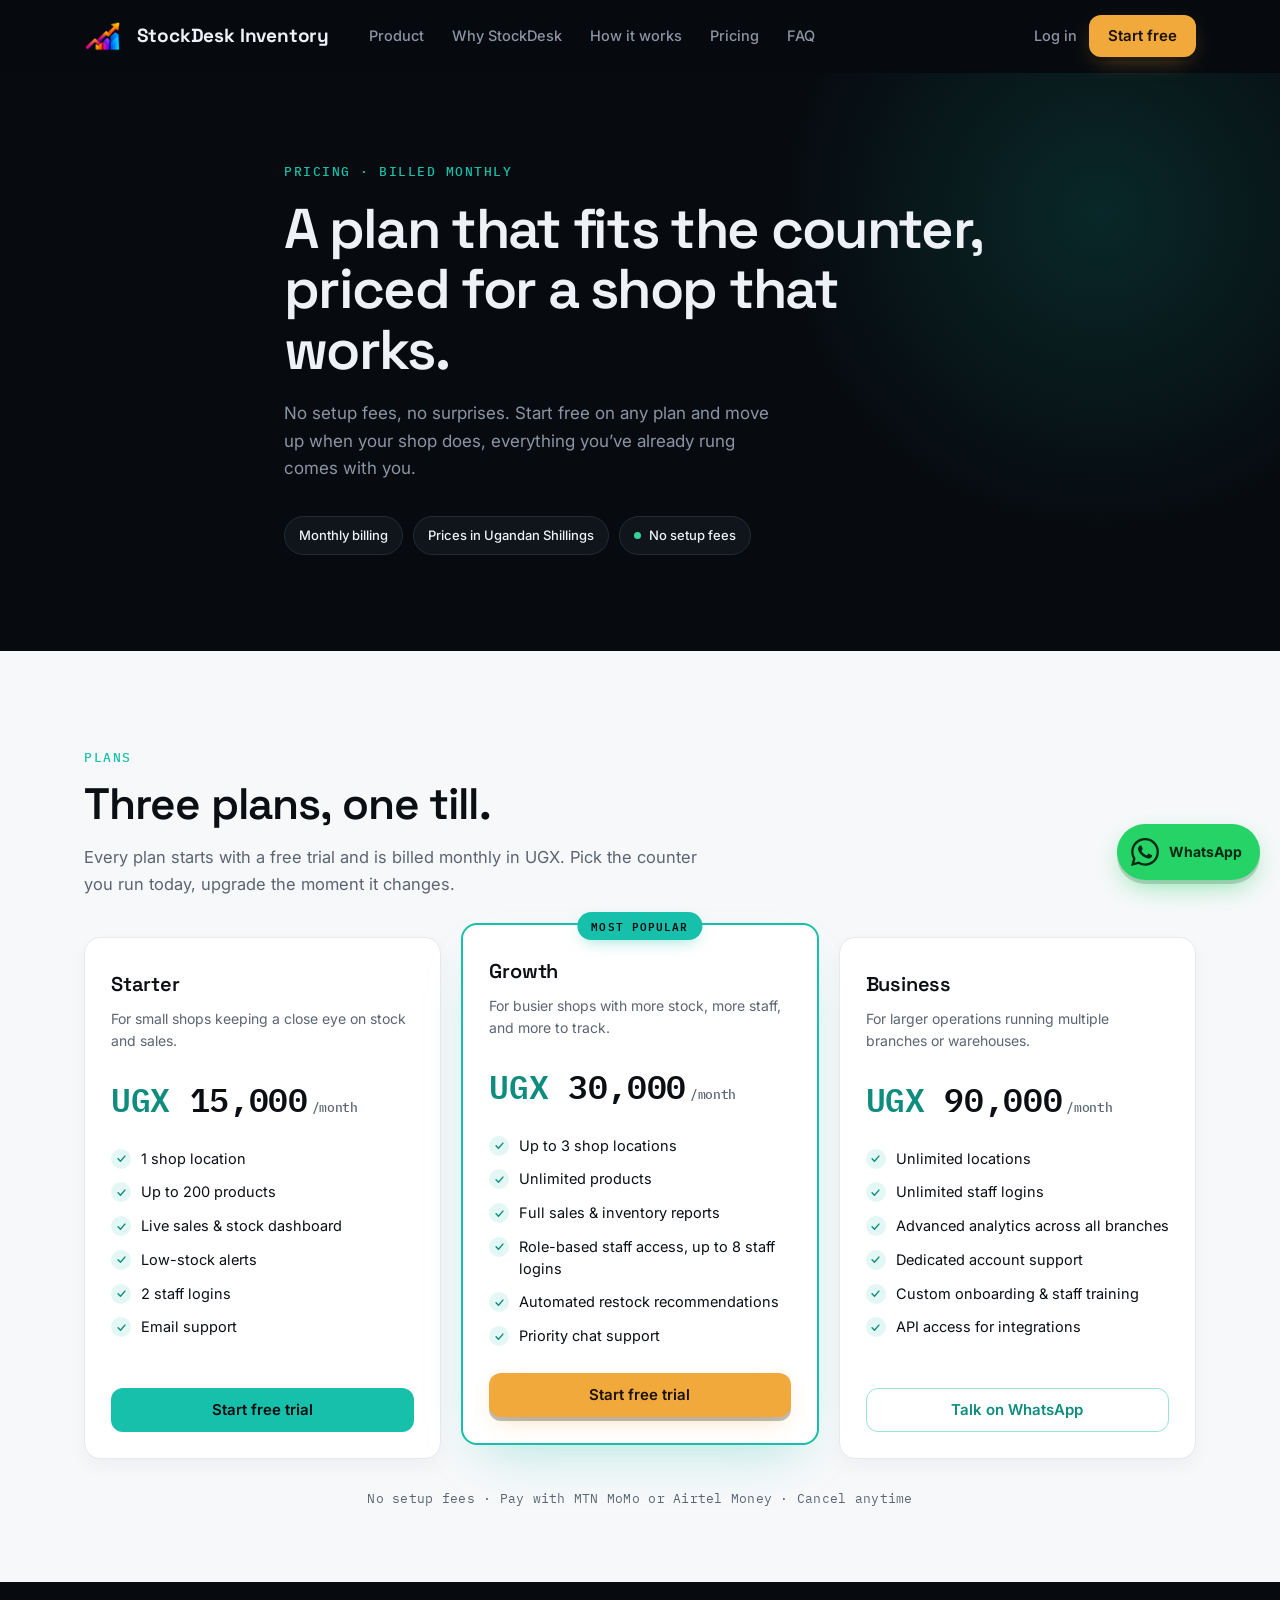
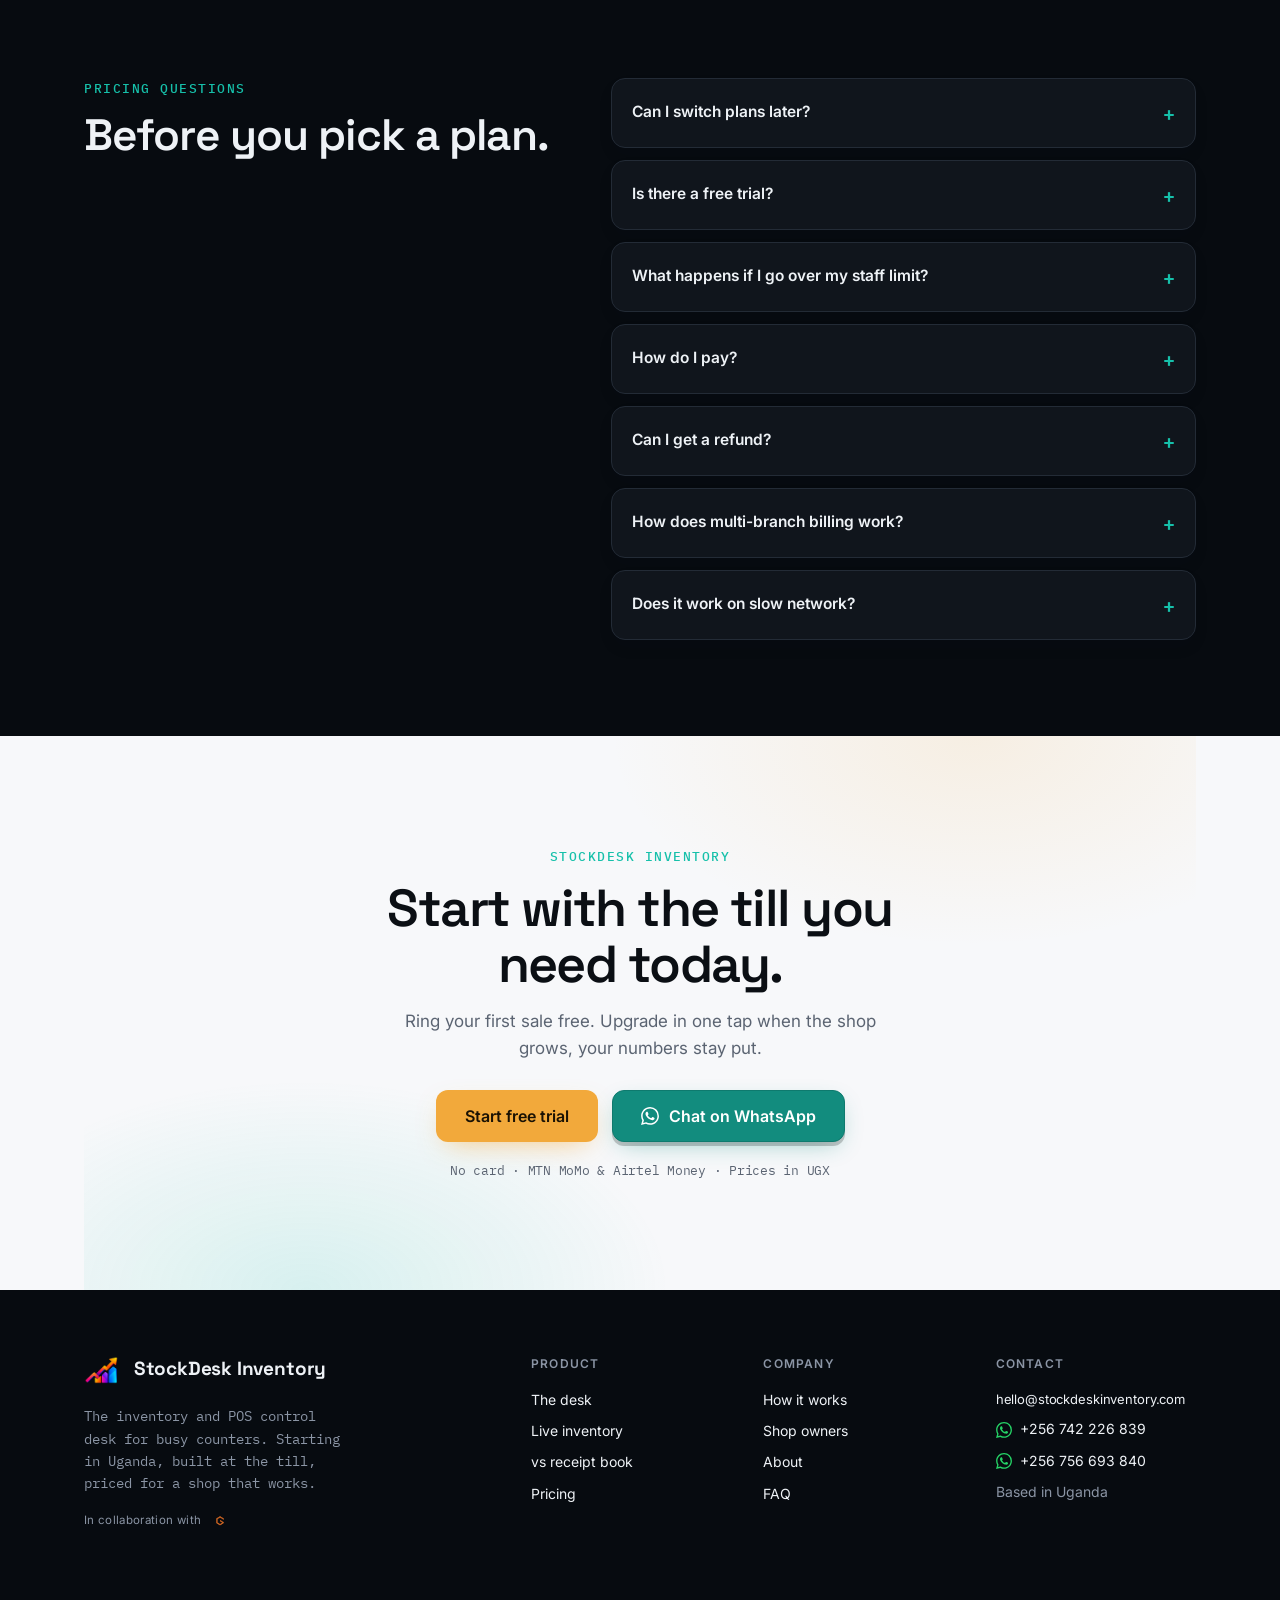
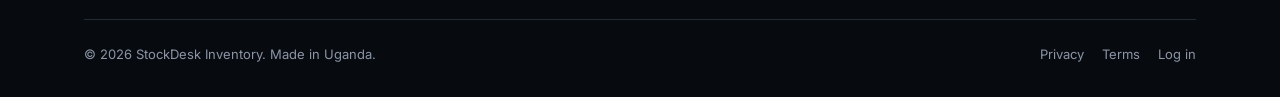
==== commit 6c344697: "Reposition copy: inventory and POS control" ====
--- a/pricing.html
+++ b/pricing.html
@@ -4,14 +4,14 @@
   <meta charset="UTF-8">
   <meta name="viewport" content="width=device-width, initial-scale=1.0">
   <title>Pricing | StockDesk Inventory, Monthly plans in UGX</title>
-  <meta name="description" content="Simple monthly pricing in UGX. Starter, Growth, and Business plans for retail shops. No setup fees, pay with MTN MoMo or Airtel Money, start free. Starting in Uganda.">
+  <meta name="description" content="Simple monthly pricing in UGX. Starter, Growth, and Business plans for inventory and POS control. No setup fees, pay with MTN MoMo or Airtel Money, start free. Starting in Uganda.">
   <meta name="theme-color" content="#070B10">
   <link rel="canonical" href="https://stockdeskinventory.com/pricing.html">
   <meta property="og:type" content="website">
   <meta property="og:site_name" content="StockDesk Inventory">
   <meta property="og:url" content="https://stockdeskinventory.com/pricing.html">
   <meta property="og:title" content="Pricing | StockDesk Inventory, Plans in UGX">
-  <meta property="og:description" content="Starter, Growth, and Business plans for retail shops. Pay with MTN MoMo or Airtel Money. Starting in Uganda.">
+  <meta property="og:description" content="Starter, Growth, and Business plans for inventory and POS control. Pay with MTN MoMo or Airtel Money. Starting in Uganda.">
   <meta property="og:image" content="https://stockdeskinventory.com/public/image.png">
   <meta name="twitter:card" content="summary_large_image">
   <meta name="twitter:title" content="Pricing | StockDesk Inventory">
@@ -23,6 +23,39 @@
   <link rel="stylesheet" href="styles.css">
   <link rel="icon" type="image/png" href="public/logo.png">
   <link rel="apple-touch-icon" href="public/logo.png">
+  <script type="application/ld+json">
+    {
+      "@context": "https://schema.org",
+      "@type": "ItemList",
+      "name": "StockDesk Inventory Plans",
+      "itemListElement": [
+        {
+          "@type": "Offer",
+          "position": 1,
+          "name": "Starter",
+          "price": "15000",
+          "priceCurrency": "UGX",
+          "description": "1 shop location, up to 200 products, 2 staff logins"
+        },
+        {
+          "@type": "Offer",
+          "position": 2,
+          "name": "Growth",
+          "price": "30000",
+          "priceCurrency": "UGX",
+          "description": "Up to 3 shop locations, unlimited products, 8 staff logins"
+        },
+        {
+          "@type": "Offer",
+          "position": 3,
+          "name": "Business",
+          "price": "90000",
+          "priceCurrency": "UGX",
+          "description": "Unlimited locations and staff, advanced analytics, API access"
+        }
+      ]
+    }
+  </script>
 </head>
 <body>
   <a class="skip-link" href="#main">Skip to content</a>
@@ -240,7 +273,7 @@
           <img class="brand-logo" src="public/logo.png" alt="" width="40" height="28">
           <span class="brand-name">StockDesk Inventory</span>
         </a>
-        <p class="footer-tag">The inventory and sales desk for retail shops. Starting in Uganda, built at the till, priced for a shop that works.</p>
+        <p class="footer-tag">The inventory and POS control desk for busy counters. Starting in Uganda, built at the till, priced for a shop that works.</p>
         <a class="footer-partner" href="https://grittrix.com" target="_blank" rel="noopener noreferrer">
           <span>In collaboration with</span>
           <img src="public/grittrix-logo.png" alt="Grittrix Technologies" width="40" height="40" loading="lazy" decoding="async">
--- a/styles.css
+++ b/styles.css
@@ -1728,6 +1728,8 @@
   .hero { padding: 56px 0 80px; }
   .faq-inner { grid-template-columns: 1fr; gap: 36px; }
   .stats { grid-template-columns: repeat(2, 1fr); }
+  .results-grid { grid-template-columns: repeat(2, minmax(0, 1fr)); }
+  .case-grid { grid-template-columns: repeat(2, minmax(0, 1fr)); }
   .confidence-grid { grid-template-columns: 1fr; }
   .purpose-inner { grid-template-columns: 1fr; gap: 44px; }
   .steps-inner { grid-template-columns: 1fr; gap: 44px; }
@@ -1767,6 +1769,8 @@
   .trust-list { gap: 20px; flex-direction: column; }
 
   .stats { grid-template-columns: 1fr; }
+  .results-grid { grid-template-columns: 1fr; }
+  .case-grid { grid-template-columns: 1fr; }
   .purpose-grid { grid-template-columns: 1fr; }
   .quote { padding: 44px 24px 36px; }
   .quote blockquote p { font-size: 17.5px; }
